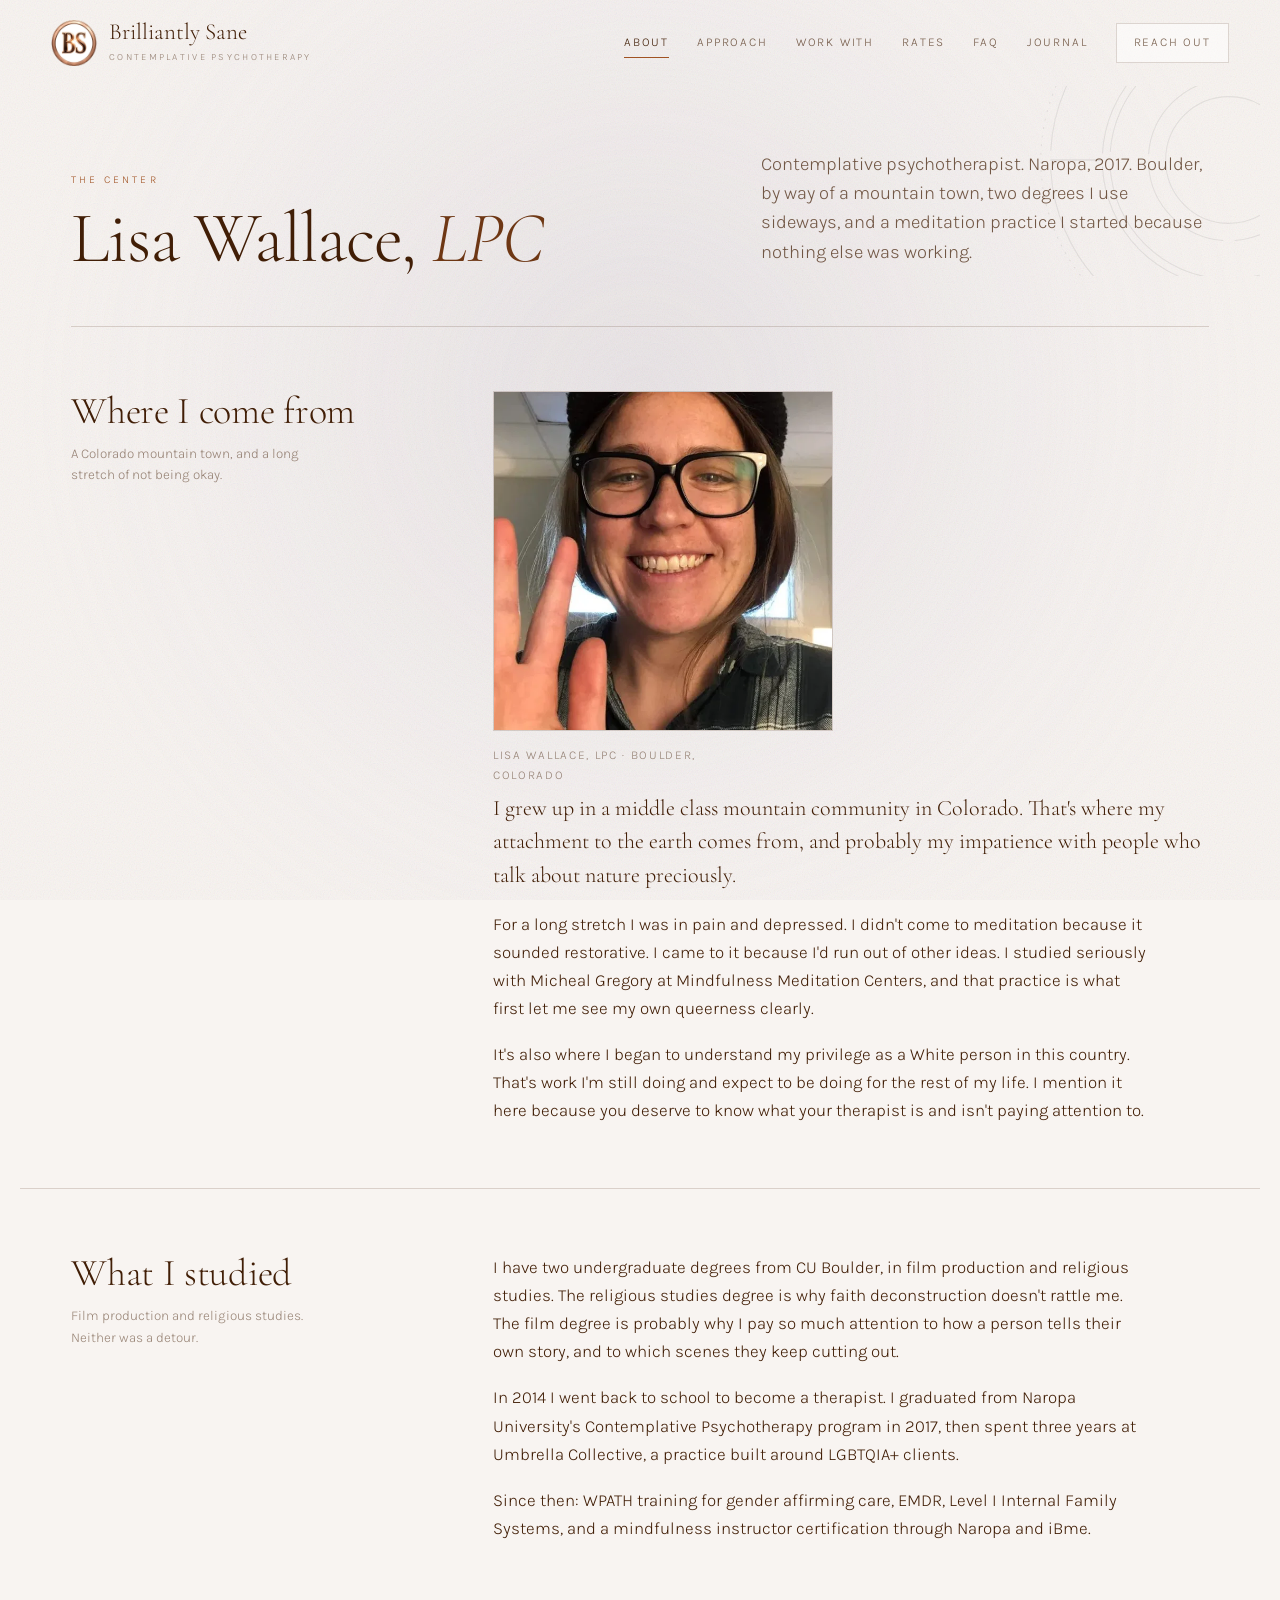
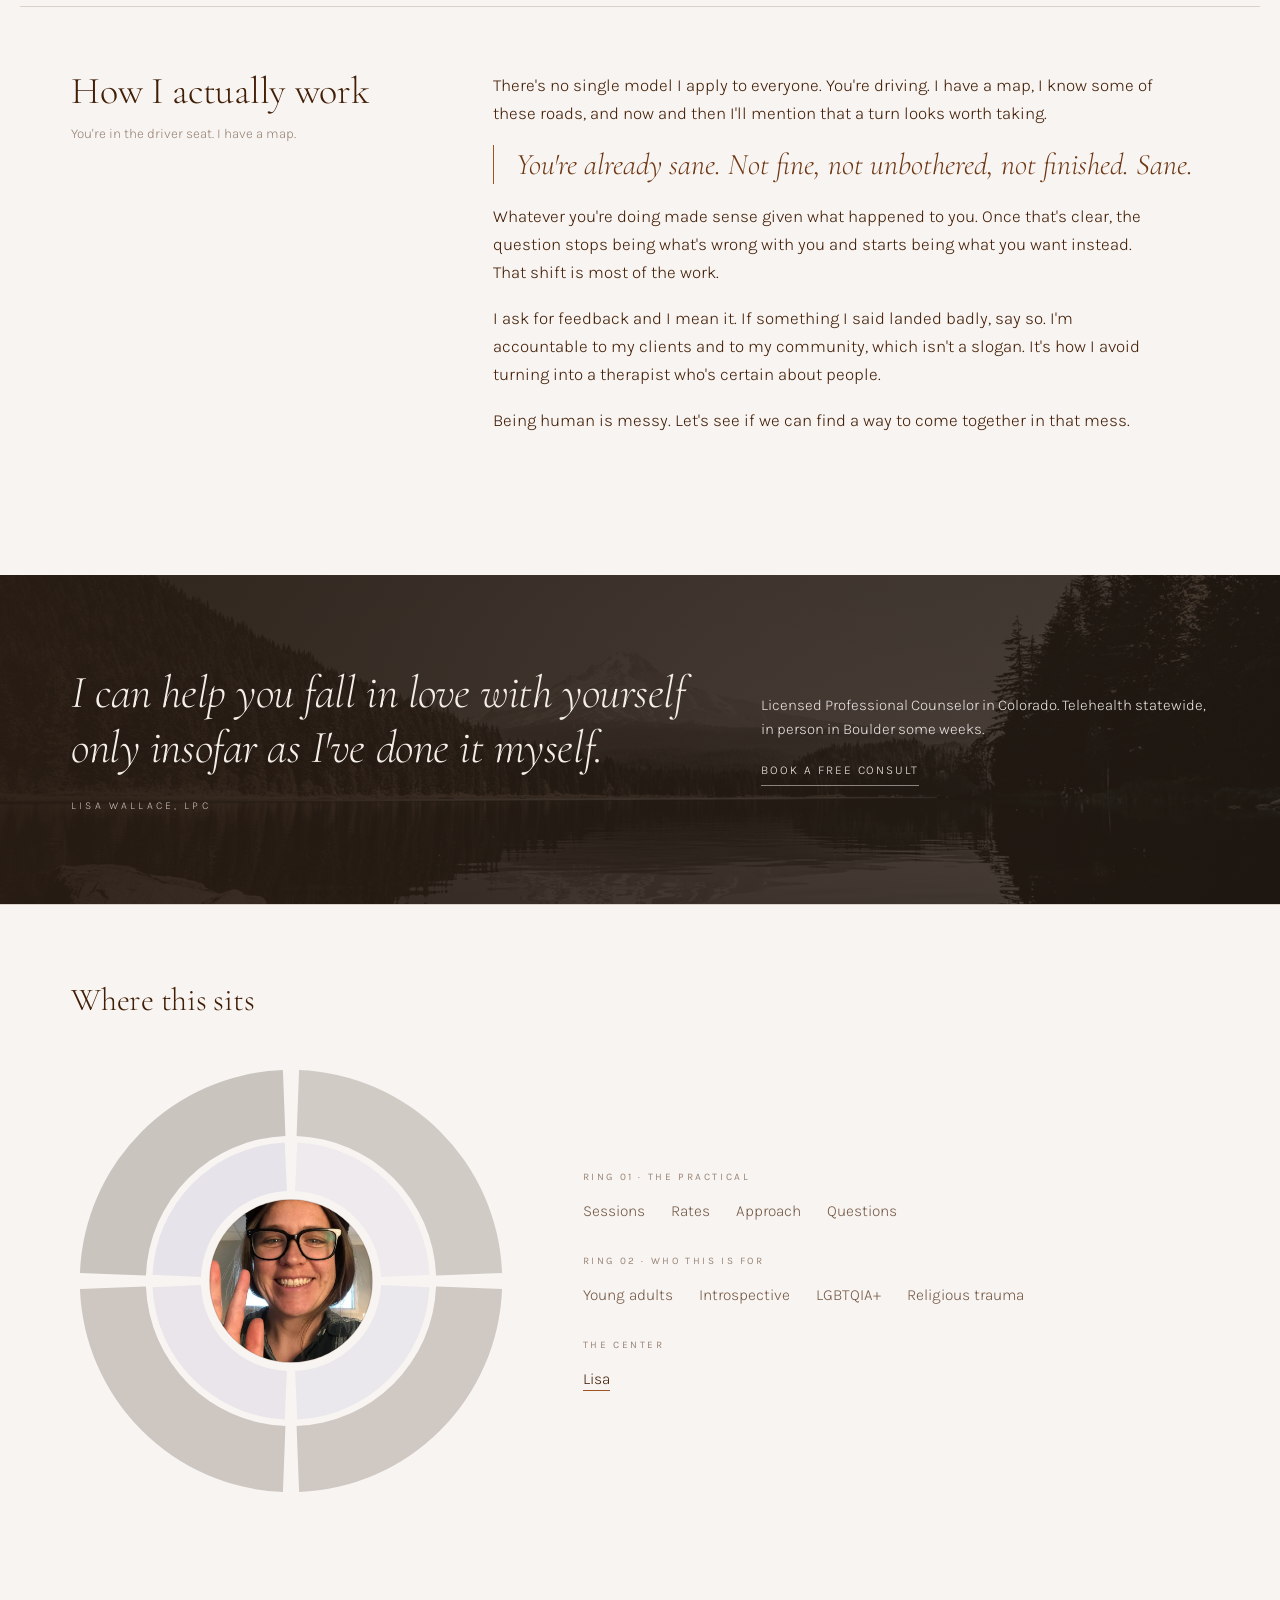
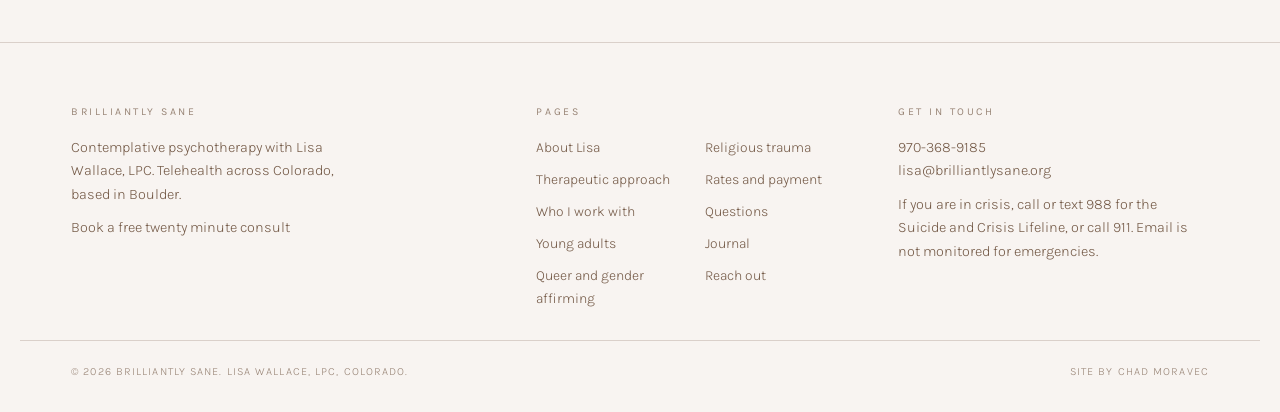
==== about/index.html @ b7e9290e "Move the motif clip off the text boxes entirely The previous fix bought descender room with bottom p" ====
<!DOCTYPE html>
<html lang="en">
<head>
<meta charset="utf-8">
<meta name="viewport" content="width=device-width, initial-scale=1, viewport-fit=cover">
<title>About Lisa Wallace, LPC | Brilliantly Sane</title>
<meta name="description" content="Lisa Wallace is a contemplative psychotherapist in Boulder, Naropa trained, licensed in Colorado. Where she comes from, what she studied, and how she works.">
<link rel="canonical" href="https://losmanzanos.github.io/lisa/about/">
<meta property="og:type" content="website">
<meta property="og:site_name" content="Brilliantly Sane">
<meta property="og:title" content="About Lisa Wallace, LPC | Brilliantly Sane">
<meta property="og:description" content="Lisa Wallace is a contemplative psychotherapist in Boulder, Naropa trained, licensed in Colorado. Where she comes from, what she studied, and how she works.">
<meta property="og:url" content="https://losmanzanos.github.io/lisa/about/">
<meta property="og:image" content="https://losmanzanos.github.io/lisa/assets/img/og-brilliantly-sane.jpg">
<meta property="og:image:alt" content="The Brilliantly Sane monogram, a copper ring enclosing the letters B and S.">
<meta name="twitter:card" content="summary_large_image">
<meta name="twitter:title" content="About Lisa Wallace, LPC | Brilliantly Sane">
<meta name="twitter:description" content="Lisa Wallace is a contemplative psychotherapist in Boulder, Naropa trained, licensed in Colorado. Where she comes from, what she studied, and how she works.">
<meta name="twitter:image" content="https://losmanzanos.github.io/lisa/assets/img/og-brilliantly-sane.jpg">
<meta name="theme-color" content="#F8F4F1">
<link rel="icon" href="../assets/img/favicon.png" sizes="64x64">
<link rel="icon" href="../assets/img/favicon-32.png" sizes="32x32">
<link rel="apple-touch-icon" href="../assets/img/apple-touch-icon.png">
<link rel="preconnect" href="https://fonts.googleapis.com">
<link rel="preconnect" href="https://fonts.gstatic.com" crossorigin>
<link href="https://fonts.googleapis.com/css2?family=Cormorant+Garamond:ital,wght@0,300;0,400;0,500;0,600;1,300;1,400&family=Karla:wght@300;400;500;600&display=swap" rel="stylesheet">
<link rel="stylesheet" href="../assets/site.css">
<script type="application/ld+json">{"@context":"https://schema.org","@type":"LocalBusiness","@id":"https://losmanzanos.github.io/lisa/#practice","name":"Brilliantly Sane","alternateName":"Brilliantly Sane Counseling","description":"Contemplative psychotherapy with Lisa Wallace, LPC. Telehealth across Colorado, based in Boulder.","url":"https://losmanzanos.github.io/lisa/","telephone":"970-368-9185","email":"lisa@brilliantlysane.org","image":"https://losmanzanos.github.io/lisa/assets/img/og-brilliantly-sane.jpg","priceRange":"$175","address":{"@type":"PostalAddress","addressLocality":"Boulder","addressRegion":"CO","addressCountry":"US"},"areaServed":{"@type":"State","name":"Colorado"},"founder":{"@type":"Person","name":"Lisa Wallace","honorificSuffix":"LPC","jobTitle":"Licensed Professional Counselor","alumniOf":{"@type":"CollegeOrUniversity","name":"Naropa University"}}}</script>
<script type="application/ld+json">{"@context":"https://schema.org","@type":"Person","name":"Lisa Wallace","honorificSuffix":"LPC","jobTitle":"Licensed Professional Counselor","worksFor":{"@id":"https://losmanzanos.github.io/lisa/#practice"},"url":"https://losmanzanos.github.io/lisa/about/","image":"https://losmanzanos.github.io/lisa/assets/img/lisa.jpg","alumniOf":[{"@type":"CollegeOrUniversity","name":"Naropa University"},{"@type":"CollegeOrUniversity","name":"University of Colorado Boulder"}],"knowsAbout":["Contemplative psychotherapy","Internal Family Systems","EMDR","Gender affirming care","Religious trauma","Mindfulness"]}</script>
<script type="application/ld+json">{"@context":"https://schema.org","@type":"BreadcrumbList","itemListElement":[{"@type":"ListItem","position":1,"name":"Home","item":"https://losmanzanos.github.io/lisa/"},{"@type":"ListItem","position":2,"name":"About","item":"https://losmanzanos.github.io/lisa/about/"}]}</script>
</head><body class="interior">
<a class="skip" href="#main">Skip to content</a>
<div class="aura"></div>
<div class="grain"></div>

<header class="site-head">
  <a class="brand" href="../" aria-label="Brilliantly Sane, home">
    <picture>
      <source srcset="../assets/img/logo.webp" type="image/webp">
      <img class="mark" src="../assets/img/logo.png" width="46" height="46" alt="The Brilliantly Sane monogram, a copper ring enclosing the letters B and S.">
    </picture>
    <span><span class="brand-name">Brilliantly Sane</span><span class="brand-sub">Contemplative Psychotherapy</span></span>
  </a>
  <button class="menu-btn" aria-expanded="false" aria-controls="sitenav">Menu</button>
  <nav class="site-nav" id="sitenav" aria-label="Main">
      <a href="../about/" aria-current="page">About</a>
      <a href="../approach/">Approach</a>
      <a href="../work-with/">Work With</a>
      <a href="../rates/">Rates</a>
      <a href="../faq/">FAQ</a>
      <a href="../journal/">Journal</a>
      <a class="cta" href="../contact/">Reach out</a>
  </nav>
</header>
<main id="main">
<div class="page-head">
  <div class="motif-layer"><img class="motif" src="../assets/img/rings-motif.svg" alt="" aria-hidden="true" width="400" height="400"></div>
  <div>
    <p class="eyebrow">The Center</p>
    <h1>Lisa Wallace, <em>LPC</em></h1>
  </div>
  <p class="standfirst">Contemplative psychotherapist. Naropa, 2017. Boulder, by way of a mountain town, two degrees I use sideways, and a meditation practice I started because nothing else was working.</p>
</div>
<div class="rule-full"><span></span></div>
<section class="sheet ">
  <div class="aside"><h2>Where I come from</h2><p>A Colorado mountain town, and a long stretch of not being okay.</p></div>
  <div class="prose"><figure class="portrait-fig">
  <picture><source srcset="../assets/img/lisa.webp" type="image/webp">
  <img src="../assets/img/lisa.jpg" width="640" height="640" alt="Lisa Wallace smiling in a knit cap and dark glasses, one hand raised in a wave."></picture>
  <figcaption>Lisa Wallace, LPC &middot; Boulder, Colorado</figcaption>
</figure>
<p class="lead">I grew up in a middle class mountain community in Colorado. That's where my attachment to the earth comes from, and probably my impatience with people who talk about nature preciously.</p>
<p>For a long stretch I was in pain and depressed. I didn't come to meditation because it sounded restorative. I came to it because I'd run out of other ideas. I studied seriously with Micheal Gregory at Mindfulness Meditation Centers, and that practice is what first let me see my own queerness clearly.</p>
<p>It's also where I began to understand my privilege as a White person in this country. That's work I'm still doing and expect to be doing for the rest of my life. I mention it here because you deserve to know what your therapist is and isn't paying attention to.</p></div>
</section>
<section class="sheet ">
  <div class="aside"><h2>What I studied</h2><p>Film production and religious studies. Neither was a detour.</p></div>
  <div class="prose"><p>I have two undergraduate degrees from CU Boulder, in film production and religious studies. The religious studies degree is why faith deconstruction doesn't rattle me. The film degree is probably why I pay so much attention to how a person tells their own story, and to which scenes they keep cutting out.</p>
<p>In 2014 I went back to school to become a therapist. I graduated from Naropa University's Contemplative Psychotherapy program in 2017, then spent three years at Umbrella Collective, a practice built around LGBTQIA+ clients.</p>
<p>Since then: WPATH training for gender affirming care, EMDR, Level I Internal Family Systems, and a mindfulness instructor certification through Naropa and iBme.</p></div>
</section>
<section class="sheet ">
  <div class="aside"><h2>How I actually work</h2><p>You're in the driver seat. I have a map.</p></div>
  <div class="prose"><p>There's no single model I apply to everyone. You're driving. I have a map, I know some of these roads, and now and then I'll mention that a turn looks worth taking.</p>
<p class="pull">You're already sane. Not fine, not unbothered, not finished. Sane.</p>
<p>Whatever you're doing made sense given what happened to you. Once that's clear, the question stops being what's wrong with you and starts being what you want instead. That shift is most of the work.</p>
<p>I ask for feedback and I mean it. If something I said landed badly, say so. I'm accountable to my clients and to my community, which isn't a slogan. It's how I avoid turning into a therapist who's certain about people.</p>
<p>Being human is messy. Let's see if we can find a way to come together in that mess.</p></div>
</section>
<section class="band has-img">
  <picture><source type="image/webp" srcset="../assets/img/lake-1000.webp 1000w, ../assets/img/lake-1600.webp 1600w, ../assets/img/lake-2400.webp 2400w" sizes="100vw"><img class="shot" src="../assets/img/lake-1600.jpg" srcset="../assets/img/lake-1000.jpg 1000w, ../assets/img/lake-1600.jpg 1600w, ../assets/img/lake-2400.jpg 2400w" sizes="100vw" width="2400" height="1279" loading="lazy" decoding="async" alt="A still alpine lake at dawn with a snow covered peak reflected on the surface and dark conifers along both shores."></picture>
  <div class="motif-layer"><img class="motif" src="../assets/img/rings-motif.svg" alt="" aria-hidden="true" width="400" height="400"></div>
  <div class="inner">
    <div><blockquote>I can help you fall in love with yourself only insofar as I've done it myself.</blockquote><p class="by">Lisa Wallace, LPC</p></div>
    <div class="side"><p>Licensed Professional Counselor in Colorado. Telehealth statewide, in person in Boulder some weeks.</p><p><a class="tlink" href="../contact/">Book a free consult</a></p></div>
  </div>
</section>
<section class="wayfind" aria-labelledby="wayfind-h">
  <div class="wrap">
    <h2 id="wayfind-h">Where this sits</h2>
    <div class="wayfind-in">
      <svg class="ringnav" viewBox="0 0 400 400" role="group" aria-label="Site map as concentric rings">
        <a href="../contact/" class="nseg o" data-k="contact" aria-label="Sessions"><title>Sessions</title><path d="M207.37 8.14A192 192 0 0 1 391.86 192.63L331.90 194.93A132 132 0 0 0 205.07 68.10Z" fill="#63554D"/></a><a href="../rates/" class="nseg o" data-k="rates" aria-label="Rates"><title>Rates</title><path d="M391.86 207.37A192 192 0 0 1 207.37 391.86L205.07 331.90A132 132 0 0 0 331.90 205.07Z" fill="#5A4C44"/></a><a href="../approach/" class="nseg o" data-k="approach" aria-label="Approach"><title>Approach</title><path d="M192.63 391.86A192 192 0 0 1 8.14 207.37L68.10 205.07A132 132 0 0 0 194.93 331.90Z" fill="#51443C"/></a><a href="../faq/" class="nseg o" data-k="faq" aria-label="Questions"><title>Questions</title><path d="M8.14 192.63A192 192 0 0 1 192.63 8.14L194.93 68.10A132 132 0 0 0 68.10 194.93Z" fill="#483C35"/></a><a href="../young-adult-therapy/" class="nseg m" data-k="young-adult-therapy" aria-label="Young adults"><title>Young adults</title><path d="M205.72 74.13A126 126 0 0 1 325.87 194.28L281.92 196.28A82 82 0 0 0 203.72 118.08Z" fill="#CFCDE9"/></a><a href="../work-with/" class="nseg m" data-k="work-with" aria-label="Introspective"><title>Introspective</title><path d="M325.87 205.72A126 126 0 0 1 205.72 325.87L203.72 281.92A82 82 0 0 0 281.92 203.72Z" fill="#C6C4E4"/></a><a href="../lgbtqia-therapy/" class="nseg m" data-k="lgbtqia-therapy" aria-label="LGBTQIA+"><title>LGBTQIA+</title><path d="M194.28 325.87A126 126 0 0 1 74.13 205.72L118.08 203.72A82 82 0 0 0 196.28 281.92Z" fill="#BDBBDD"/></a><a href="../religious-trauma-therapy/" class="nseg m" data-k="religious-trauma-therapy" aria-label="Religious trauma"><title>Religious trauma</title><path d="M74.13 194.28A126 126 0 0 1 194.28 74.13L196.28 118.08A82 82 0 0 0 118.08 196.28Z" fill="#B4B2D6"/></a>
        <a href="../about/" class="nseg c on" data-k="about" aria-label="Lisa"><title>Lisa</title><circle cx="200" cy="200" r="74" fill="#EDE7E1"/><image href="../assets/img/lisa.jpg" x="126" y="126" width="148" height="148" clip-path="circle(74px at 74px 74px)" preserveAspectRatio="xMidYMid slice"/><circle cx="200" cy="200" r="74" fill="none" stroke="rgba(65,30,6,.18)"/></a>
      </svg>
      <div class="wlist">
        <div class="wgroup"><h3>Ring 01 &middot; The Practical</h3><ul><li><a href="../contact/" data-k="contact">Sessions</a></li><li><a href="../rates/" data-k="rates">Rates</a></li><li><a href="../approach/" data-k="approach">Approach</a></li><li><a href="../faq/" data-k="faq">Questions</a></li></ul></div>
        <div class="wgroup"><h3>Ring 02 &middot; Who This Is For</h3><ul><li><a href="../young-adult-therapy/" data-k="young-adult-therapy">Young adults</a></li><li><a href="../work-with/" data-k="work-with">Introspective</a></li><li><a href="../lgbtqia-therapy/" data-k="lgbtqia-therapy">LGBTQIA+</a></li><li><a href="../religious-trauma-therapy/" data-k="religious-trauma-therapy">Religious trauma</a></li></ul></div>
        <div class="wgroup"><h3>The Center</h3><ul><li><a href="../about/" data-k="about" aria-current="page">Lisa</a></li></ul></div>
      </div>
    </div>
  </div>
</section>
</main>
<footer class="site-foot">
  <div class="inner">
    <div>
      <h4>Brilliantly Sane</h4>
      <p>Contemplative psychotherapy with Lisa Wallace, LPC. Telehealth across Colorado, based in Boulder.</p>
      <p><a href="../contact/">Book a free twenty minute consult</a></p>
    </div>
    <div>
      <h4>Pages</h4>
      <ul class="foot-links"><li><a href="../about/">About Lisa</a></li><li><a href="../approach/">Therapeutic approach</a></li><li><a href="../work-with/">Who I work with</a></li><li><a href="../young-adult-therapy/">Young adults</a></li><li><a href="../lgbtqia-therapy/">Queer and gender affirming</a></li><li><a href="../religious-trauma-therapy/">Religious trauma</a></li><li><a href="../rates/">Rates and payment</a></li><li><a href="../faq/">Questions</a></li><li><a href="../journal/">Journal</a></li><li><a href="../contact/">Reach out</a></li></ul>
    </div>
    <div>
      <h4>Get in touch</h4>
      <p><a href="tel:+19703689185">970-368-9185</a><br><a href="mailto:lisa@brilliantlysane.org">lisa@brilliantlysane.org</a></p>
      <p class="crisis">If you are in crisis, call or text 988 for the Suicide and Crisis Lifeline, or call 911. Email is not monitored for emergencies.</p>
    </div>
  </div>
  <div class="legal">
    <span>&copy; 2026 Brilliantly Sane. Lisa Wallace, LPC, Colorado.</span>
    <span>Site by Chad Moravec</span>
  </div>
</footer>
<script src="../assets/site.js" defer></script>
</body>
</html>
---- assets/site.css ----
/* Brilliantly Sane: site styles
   Palette and type carry over from the ring homepage.
   Interior pages: square corners, hairline rules, asymmetric grid. */

:root{
  --ink:#411E06;
  --ink-70:rgba(65,30,6,.72);
  --ink-50:rgba(65,30,6,.52);
  --ink-30:rgba(65,30,6,.30);
  --ink-12:rgba(65,30,6,.12);
  --rule:rgba(65,30,6,.16);
  --copper:#A05222;
  --copper-deep:#6E3714;
  --cream:#F8F4F1;
  --paper:#FDFBFA;
  --taupe:#CABFB6;
  --bark:#584A41;
  --lav:#E8E9F8;
  --lav-mid:#C9C7E8;
  --plum:#4A4166;
  --stone:#EDE7E1;
  --serif:"Cormorant Garamond",Times,"Times New Roman",serif;
  --sans:"Karla","Avenir Next",Avenir,system-ui,-apple-system,"Segoe UI",sans-serif;
  --ease:cubic-bezier(.22,.8,.24,1);
  --gut:clamp(18px,4vw,56px);
  --maxw:1240px;
}

*{box-sizing:border-box}
html{-webkit-text-size-adjust:100%}
html,body{margin:0;padding:0}
body{
  background:var(--cream);
  color:var(--ink);
  font-family:var(--sans);
  font-weight:300;
  font-size:17px;
  line-height:1.65;
  -webkit-font-smoothing:antialiased;
  overflow-x:hidden;
}
img{max-width:100%;display:block;height:auto}
a{color:inherit}
::selection{background:var(--lav-mid);color:var(--ink)}
:focus-visible{outline:2px solid var(--copper);outline-offset:3px}

.skip{position:absolute;left:-9999px;top:0;z-index:999;background:var(--ink);color:var(--cream);padding:12px 18px;font-size:13px;letter-spacing:.1em;text-transform:uppercase}
.skip:focus{left:8px;top:8px}

/* ---------- ambient ---------- */
.aura{position:fixed;inset:0;z-index:0;pointer-events:none;overflow:hidden}
.aura::before{content:"";position:absolute;left:50%;top:44%;width:150vmin;height:150vmin;transform:translate(-50%,-50%);
  background:radial-gradient(circle at 50% 50%,rgba(201,199,232,.40) 0%,rgba(201,199,232,.13) 34%,rgba(248,244,241,0) 66%)}
.aura::after{content:"";position:absolute;left:50%;top:44%;width:118vmin;height:118vmin;transform:translate(-50%,-50%);
  background:radial-gradient(circle at 50% 50%,rgba(202,191,182,.28) 0%,rgba(248,244,241,0) 62%)}
.grain{position:fixed;inset:0;z-index:1;pointer-events:none;opacity:.24;mix-blend-mode:multiply;
  background-image:url("data:image/svg+xml,%3Csvg xmlns='http://www.w3.org/2000/svg' width='140' height='140'%3E%3Cfilter id='n'%3E%3CfeTurbulence type='fractalNoise' baseFrequency='.85' numOctaves='3'/%3E%3C/filter%3E%3Crect width='140' height='140' filter='url(%23n)' opacity='.5'/%3E%3C/svg%3E")}
body.interior .aura{opacity:.55}

/* ---------- header ---------- */
.site-head{
  position:relative;z-index:40;
  display:flex;align-items:center;justify-content:space-between;gap:18px;
  padding:20px var(--gut);
  padding-top:max(20px,env(safe-area-inset-top));
}
.brand{display:flex;align-items:center;gap:12px;text-decoration:none;color:inherit;flex:none}
.brand .mark{width:46px;height:46px;flex:none;transition:transform .7s var(--ease)}
.brand:hover .mark{transform:rotate(-8deg) scale(1.07)}
.brand .mark.reset{animation:markspin .85s var(--ease)}
@keyframes markspin{0%{transform:rotate(0) scale(1)}45%{transform:rotate(-190deg) scale(1.12)}100%{transform:rotate(-360deg) scale(1)}}
.brand-name{font-family:var(--serif);font-size:23px;line-height:1;display:block}
.brand-sub{display:block;font-size:9.5px;letter-spacing:.24em;text-transform:uppercase;color:var(--ink-50);margin-top:5px}

.site-nav{display:flex;align-items:center;gap:clamp(14px,2.2vw,30px)}
.site-nav a{
  font-size:12px;letter-spacing:.15em;text-transform:uppercase;text-decoration:none;
  color:var(--ink-70);padding:6px 0;position:relative;white-space:nowrap;
}
.site-nav a::after{content:"";position:absolute;left:0;bottom:1px;height:1px;width:0;background:var(--copper);transition:width .4s var(--ease)}
.site-nav a:hover::after,.site-nav a[aria-current="page"]::after{width:100%}
.site-nav a:hover{color:var(--copper-deep)}
.site-nav a[aria-current="page"]{color:var(--ink)}
.site-nav .cta{border:1px solid var(--rule);padding:9px 17px;background:rgba(255,255,255,.55)}
.site-nav .cta::after{display:none}
.site-nav .cta:hover{background:var(--ink);color:var(--cream);border-color:var(--ink)}

.menu-btn{display:none;background:none;border:1px solid var(--rule);padding:10px 13px;cursor:pointer;color:var(--ink);
  font-size:11px;letter-spacing:.16em;text-transform:uppercase;font-family:var(--sans)}

/* ---------- interior page shell ---------- */
main{position:relative;z-index:10}
.wrap{max-width:var(--maxw);margin:0 auto;padding:0 var(--gut)}

.page-head{max-width:var(--maxw);margin:0 auto;
  padding:clamp(26px,5vw,66px) var(--gut) 0;
  display:grid;grid-template-columns:minmax(0,7fr) minmax(0,5fr);gap:clamp(24px,5vw,70px);align-items:end}
.eyebrow{font-size:10.5px;letter-spacing:.3em;text-transform:uppercase;color:var(--copper);margin:0 0 14px}
h1{font-family:var(--serif);font-weight:300;font-size:clamp(36px,6.2vw,72px);line-height:1.02;letter-spacing:-.016em;margin:0}
h1 em{font-style:italic;color:var(--copper-deep)}
.page-head .standfirst{font-size:clamp(15px,1.7vw,18.5px);line-height:1.58;color:var(--ink-70);margin:0;padding-bottom:9px}
.page-head + .rule-full{margin-top:clamp(26px,4vw,50px)}
.rule-full{max-width:var(--maxw);margin:0 auto;padding:0 var(--gut)}
.rule-full span{display:block;height:1px;background:var(--rule)}

/* asymmetric editorial body */
.sheet{max-width:var(--maxw);margin:0 auto;padding:clamp(34px,5vw,72px) var(--gut);
  display:grid;grid-template-columns:minmax(0,4fr) minmax(0,8fr);gap:clamp(22px,5vw,72px);align-items:start}
.sheet + .sheet{border-top:1px solid var(--rule)}
.sheet .aside{position:sticky;top:26px}
.sheet h2{font-family:var(--serif);font-weight:300;font-size:clamp(25px,3.2vw,38px);line-height:1.1;margin:0 0 10px;letter-spacing:-.008em}
.sheet .aside p{font-size:13.5px;line-height:1.6;color:var(--ink-50);margin:10px 0 0;max-width:30ch}
.sheet h3{font-family:var(--serif);font-weight:400;font-size:clamp(20px,2.3vw,26px);line-height:1.18;margin:34px 0 8px}
.sheet h3:first-child{margin-top:0}
.prose p{margin:0 0 18px;max-width:66ch}
.prose p:last-child{margin-bottom:0}
.prose a{color:var(--copper-deep);text-decoration:underline;text-underline-offset:3px;text-decoration-thickness:1px}
.prose a:hover{color:var(--ink)}
.prose strong{font-weight:500}
.lead{font-size:clamp(18px,2.1vw,22px);line-height:1.52;color:var(--ink);font-family:var(--serif)}

.pull{font-family:var(--serif);font-style:italic;font-size:clamp(21px,2.7vw,30px);line-height:1.3;color:var(--copper-deep);
  margin:30px 0;padding-left:22px;border-left:1px solid var(--copper);max-width:30ch}

/* definition rows, used for rates, faq, services */
.rows{list-style:none;margin:0;padding:0}
.rows li{display:grid;grid-template-columns:minmax(0,1fr) minmax(0,2.1fr);gap:clamp(14px,3vw,40px);
  padding:22px 0;border-top:1px solid var(--rule)}
.rows li:last-child{border-bottom:1px solid var(--rule)}
.rows b{font-weight:400;font-family:var(--serif);font-size:clamp(18px,2vw,23px);line-height:1.2}
.rows .val{font-size:15.5px;line-height:1.62;color:var(--ink-70)}
.rows .val p{margin:0 0 12px}
.rows .val p:last-child{margin-bottom:0}
.rows .num{font-family:var(--serif);font-size:clamp(26px,3.4vw,40px);line-height:1;color:var(--ink);display:block}
.rows .num small{font-family:var(--sans);font-size:12px;letter-spacing:.14em;text-transform:uppercase;color:var(--ink-50);display:block;margin-top:9px}

/* link list / index cards without boxes */
.index-list{list-style:none;margin:0;padding:0}
.index-list li{border-top:1px solid var(--rule)}
.index-list li:last-child{border-bottom:1px solid var(--rule)}
.index-list a{display:grid;grid-template-columns:minmax(0,3fr) minmax(0,7fr);gap:clamp(14px,3vw,44px);
  padding:26px 0;text-decoration:none;transition:background .35s var(--ease),padding .35s var(--ease)}
.index-list a:hover{background:rgba(255,255,255,.5);padding-left:14px;padding-right:14px}
.index-list .meta{font-size:11px;letter-spacing:.2em;text-transform:uppercase;color:var(--ink-50)}
.index-list h3{font-family:var(--serif);font-weight:400;font-size:clamp(22px,2.6vw,30px);line-height:1.14;margin:0 0 7px}
.index-list p{margin:0;font-size:15px;line-height:1.6;color:var(--ink-70);max-width:62ch}
.index-list a:hover h3{color:var(--copper-deep)}

/* text links and the one accent control */
.tlink{display:inline-block;font-size:12px;letter-spacing:.16em;text-transform:uppercase;text-decoration:none;
  color:var(--ink);border-bottom:1px solid var(--copper);padding-bottom:4px;transition:color .3s var(--ease),border-color .3s var(--ease)}
.tlink:hover{color:var(--copper-deep);border-color:var(--ink)}
.tlink.back{border-color:var(--rule)}

/* quiet band, typographic rather than stock photography */
.band{position:relative;z-index:10;background:var(--bark);color:#F4EEE9;margin-top:clamp(40px,6vw,86px)}
.band .inner{max-width:var(--maxw);margin:0 auto;padding:clamp(48px,7vw,104px) var(--gut);
  display:grid;grid-template-columns:minmax(0,7fr) minmax(0,5fr);gap:clamp(24px,5vw,70px);align-items:center}
.band blockquote{margin:0;font-family:var(--serif);font-style:italic;font-weight:300;
  font-size:clamp(24px,3.7vw,46px);line-height:1.2;letter-spacing:-.01em}
.band .by{font-size:10.5px;letter-spacing:.3em;text-transform:uppercase;opacity:.78;margin:22px 0 0}
.band .side{font-size:15px;line-height:1.66;color:rgba(248,244,241,.92)}
.band .side .tlink{color:#F4EEE9;border-color:rgba(244,238,233,.5)}
.band .side .tlink:hover{color:#fff;border-color:#fff}


/* ---------- brand ring motif ----------
   Drawn from the homepage mandala geometry. Used instead of stock imagery
   so interior pages carry the brand rather than someone else's photograph. */
.motif-layer{position:absolute;inset:0;overflow:hidden;pointer-events:none;z-index:0}
.page-head > div:not(.motif-layer),.page-head .standfirst{position:relative;z-index:1}
.motif{position:absolute;pointer-events:none;color:var(--ink);opacity:.10;width:clamp(240px,34vw,460px);aspect-ratio:1}
.page-head{position:relative}
.page-head .motif{right:-13%;top:-62%;opacity:.07;width:clamp(260px,30vw,420px)}
.band{position:relative}
.band .motif{color:#fff;opacity:.09;left:-9%;bottom:-46%;width:clamp(260px,30vw,420px)}
.band .inner{position:relative;z-index:2}

/* ---------- photographic band ---------- */
.band.has-img{background:#2A1D14}
.band.has-img .shot{position:absolute;inset:0;width:100%;height:100%;object-fit:cover;
  filter:saturate(.62) contrast(1.03) brightness(.66);z-index:0}
.band.has-img::after{content:"";position:absolute;inset:0;z-index:1;
  background:linear-gradient(104deg,rgba(42,29,20,.93) 0%,rgba(42,29,20,.80) 52%,rgba(42,29,20,.70) 100%)}
.band.has-img .motif{opacity:.13}

/* ---------- portrait figure ---------- */
.portrait-fig{margin:0 0 6px}
.portrait-fig img{width:100%;max-width:340px;border:1px solid var(--rule)}
.portrait-fig figcaption{font-size:12px;letter-spacing:.14em;text-transform:uppercase;color:var(--ink-50);
  margin-top:14px;max-width:34ch;line-height:1.7}
@media (max-width:1000px){
  .portrait-fig img{max-width:300px}
  .page-head .motif{opacity:.06;top:-14%;width:300px}
}
@media (max-width:760px){
  .portrait-fig img{max-width:100%}
}

/* ---------- forms ---------- */
.form{display:grid;gap:22px;max-width:620px}
.field label{display:block;font-size:11px;letter-spacing:.18em;text-transform:uppercase;color:var(--ink-50);margin-bottom:8px}
.field input,.field textarea,.field select{
  width:100%;font-family:var(--sans);font-size:16px;font-weight:300;color:var(--ink);
  background:rgba(255,255,255,.62);border:1px solid var(--rule);border-radius:0;
  padding:13px 14px;transition:border-color .3s var(--ease),background .3s var(--ease);
}
.field textarea{min-height:150px;resize:vertical}
.field input:focus,.field textarea:focus,.field select:focus{outline:none;border-color:var(--copper);background:#fff}
.field .hint{font-size:12.5px;color:var(--ink-50);margin:7px 0 0}
.field.err input,.field.err textarea{border-color:#A3321E}
.field .msg{font-size:12.5px;color:#A3321E;margin:7px 0 0;display:none}
.field.err .msg{display:block}
button.submit{
  justify-self:start;font-family:var(--sans);font-size:12px;letter-spacing:.18em;text-transform:uppercase;
  background:var(--ink);color:var(--cream);border:1px solid var(--ink);border-radius:0;
  padding:15px 30px;cursor:pointer;transition:background .3s var(--ease),color .3s var(--ease)
}
button.submit:hover{background:var(--copper-deep);border-color:var(--copper-deep)}
button.submit[disabled]{opacity:.55;cursor:default}
.form-status{font-size:14.5px;line-height:1.6;padding:14px 16px;border:1px solid var(--rule);display:none}
.form-status.on{display:block}
.form-status.ok{border-color:var(--copper);color:var(--copper-deep);background:rgba(255,255,255,.6)}
.form-status.bad{border-color:#A3321E;color:#A3321E}
.hp{position:absolute;left:-9999px;width:1px;height:1px;overflow:hidden}

/* ---------- footer ---------- */
.site-foot{position:relative;z-index:10;border-top:1px solid var(--rule);margin-top:clamp(40px,6vw,86px)}
.site-foot .inner{max-width:var(--maxw);margin:0 auto;padding:clamp(34px,5vw,60px) var(--gut) 30px;
  display:grid;grid-template-columns:minmax(0,4fr) minmax(0,3fr) minmax(0,3fr);gap:clamp(22px,4vw,56px)}
.site-foot h4{font-size:10.5px;letter-spacing:.24em;text-transform:uppercase;color:var(--ink-50);margin:0 0 16px;font-weight:400}
.site-foot p{margin:0 0 10px;font-size:14.5px;line-height:1.62;color:var(--ink-70);max-width:38ch}
.site-foot a{color:var(--ink-70);text-decoration:none;border-bottom:1px solid transparent}
.site-foot a:hover{color:var(--copper-deep);border-bottom-color:var(--copper)}
.foot-links{list-style:none;margin:0;padding:0;columns:2;column-gap:26px}
.foot-links li{margin:0 0 9px;font-size:14px;break-inside:avoid}
.legal{max-width:var(--maxw);margin:0 auto;padding:22px var(--gut) max(30px,env(safe-area-inset-bottom));
  border-top:1px solid var(--rule);display:flex;flex-wrap:wrap;gap:12px 26px;justify-content:space-between;
  font-size:11px;letter-spacing:.1em;text-transform:uppercase;color:var(--ink-50)}
.crisis{font-size:13px;line-height:1.6;color:var(--ink-50);max-width:46ch;text-transform:none;letter-spacing:0}

/* ---------- responsive ---------- */
@media (max-width:1000px){
  .page-head{grid-template-columns:1fr;gap:18px;align-items:start}
  .sheet{grid-template-columns:1fr;gap:16px}
  .sheet .aside{position:static}
  .band .inner{grid-template-columns:1fr;gap:28px}
  .site-foot .inner{grid-template-columns:1fr 1fr}
}
@media (max-width:980px){
  .site-nav{position:fixed;inset:0;z-index:60;background:var(--cream);
    flex-direction:column;align-items:flex-start;justify-content:center;gap:4px;
    padding:28px var(--gut);transform:translateY(-100%);transition:transform .45s var(--ease);
    overflow-y:auto;overscroll-behavior:contain}
  .site-nav.open{transform:translateY(0)}
  .site-nav a{font-size:20px;letter-spacing:.04em;text-transform:none;font-family:var(--serif);
    padding:13px 0;width:100%;border-bottom:1px solid var(--rule)}
  .site-nav a::after{display:none}
  .site-nav .cta{border:0;padding:13px 0;background:none}
  .site-nav .cta:hover{background:none;color:var(--copper-deep)}
  .menu-btn{display:block;position:relative;z-index:70}
}
@media (max-width:760px){
  body{font-size:16.5px}
  .rows li,.index-list a{grid-template-columns:1fr;gap:8px}
  .index-list a:hover{padding-left:0;padding-right:0;background:none}
  .site-foot .inner{grid-template-columns:1fr;gap:28px}
  .foot-links{columns:2}
  .legal{flex-direction:column;gap:14px}
}
@media (max-width:420px){
  :root{--gut:18px}
  .brand .mark{width:38px;height:38px}
  .brand-name{font-size:19px}
  .brand-sub{font-size:8px;letter-spacing:.18em}
}
@media (prefers-reduced-motion:reduce){
  *{animation-duration:.01ms!important;transition-duration:.06s!important;scroll-behavior:auto!important}
}
@media print{
  .aura,.grain,.site-nav,.menu-btn,.band{display:none}
  body{background:#fff}
}

/* ---------- ring wayfinder ----------
   The homepage mandala repeated at the foot of interior pages with the
   segment you arrived through lit, so the ring is the site's structure
   rather than a homepage flourish. Server rendered, works without JS. */
.wayfind{position:relative;z-index:10;border-top:1px solid var(--rule);
  padding:clamp(40px,6vw,78px) 0 clamp(34px,5vw,64px)}
.wayfind h2{font-family:var(--serif);font-weight:300;font-size:clamp(23px,2.8vw,32px);
  line-height:1.1;margin:0 0 clamp(26px,4vw,44px);letter-spacing:-.008em}
.wayfind-in{display:grid;grid-template-columns:minmax(0,5fr) minmax(0,7fr);
  gap:clamp(28px,5vw,72px);align-items:center}

.ringnav{width:100%;max-width:440px;height:auto;display:block;justify-self:start;overflow:visible}
.nseg{cursor:pointer}
.nseg path,.nseg circle,.nseg image{transition:opacity .4s var(--ease),transform .4s var(--ease)}
.nseg path{fill-opacity:.26}
.nseg.on path{fill-opacity:1}
.nseg:hover path,.nseg:focus-visible path,.nseg.hot path{fill-opacity:.8}
.nseg.on:hover path{fill-opacity:1}
.nseg .pip{fill:var(--copper)}
.nseg.c image{opacity:.58;filter:saturate(.8)}
.nseg.c.on image,.nseg.c:hover image,.nseg.c.hot image{opacity:1;filter:none}
.nseg:focus-visible{outline:2px solid var(--copper);outline-offset:2px}
.wlist{display:grid;gap:clamp(18px,2.6vw,28px)}
.wgroup h3{font-size:10px;letter-spacing:.26em;text-transform:uppercase;color:var(--ink-50);
  margin:0 0 11px;font-weight:400}
.wgroup ul{list-style:none;margin:0;padding:0;display:flex;flex-wrap:wrap;gap:6px 26px}
.wgroup li{margin:0}
.wgroup a{font-size:15.5px;text-decoration:none;color:var(--ink-70);
  border-bottom:1px solid transparent;padding-bottom:2px;transition:color .3s var(--ease),border-color .3s var(--ease)}
.wgroup a:hover{color:var(--copper-deep);border-bottom-color:var(--copper)}
.wgroup a[aria-current="page"]{color:var(--ink);border-bottom-color:var(--copper)}

/* ---------- at a glance strip ---------- */
.facts{position:relative;z-index:10;border-top:1px solid var(--rule)}
.facts dl{display:grid;grid-template-columns:repeat(3,minmax(0,1fr));gap:clamp(18px,4vw,56px);
  margin:0;padding:clamp(26px,4vw,42px) 0}
.facts dt{font-size:10px;letter-spacing:.26em;text-transform:uppercase;color:var(--ink-50);margin:0 0 9px}
.facts dd{margin:0;font-family:var(--serif);font-size:clamp(19px,2.3vw,26px);line-height:1.22}
.facts dd small{display:block;font-family:var(--sans);font-size:13.5px;line-height:1.55;
  color:var(--ink-70);margin-top:7px;letter-spacing:0}
.facts dd a{color:inherit;text-decoration:underline;text-underline-offset:3px}

/* ---------- shape variations ---------- */
.sheet.wide{grid-template-columns:1fr}
.sheet.wide .aside{display:flex;flex-wrap:wrap;align-items:baseline;gap:8px 20px;margin-bottom:6px}
.sheet.wide .aside h2{margin:0}
.sheet.wide .aside p{margin:0;max-width:44ch}
.faq-cols .rows{columns:2;column-gap:clamp(30px,5vw,68px)}
.faq-cols .rows li{break-inside:avoid;display:block;border-top:1px solid var(--rule);padding:18px 0}
.faq-cols .rows li:last-child{border-bottom:1px solid var(--rule)}
.faq-cols .rows b{display:block;margin-bottom:7px}
.post-wrap{max-width:calc(680px + var(--gut) * 2);margin:0;padding:clamp(30px,5vw,56px) var(--gut) 0}
.post-wrap .byline{font-size:11px;letter-spacing:.2em;text-transform:uppercase;color:var(--ink-50);
  padding-bottom:20px;border-bottom:1px solid var(--rule);margin:0 0 30px}
.post-wrap .prose p{max-width:none}

@media (max-width:1000px){
  .wayfind-in{grid-template-columns:1fr;gap:30px}
  .ringnav{max-width:330px;margin:0 auto;justify-self:center}
  .facts dl{grid-template-columns:1fr;gap:0}
  .facts dl > div{padding:16px 0;border-top:1px solid var(--rule)}
  .facts dl > div:first-child{border-top:0}
  .faq-cols .rows{columns:1}
}
@media (max-width:420px){
  .ringnav{max-width:270px}
  .wgroup ul{gap:5px 18px}
  .wgroup a{font-size:14.5px}
}
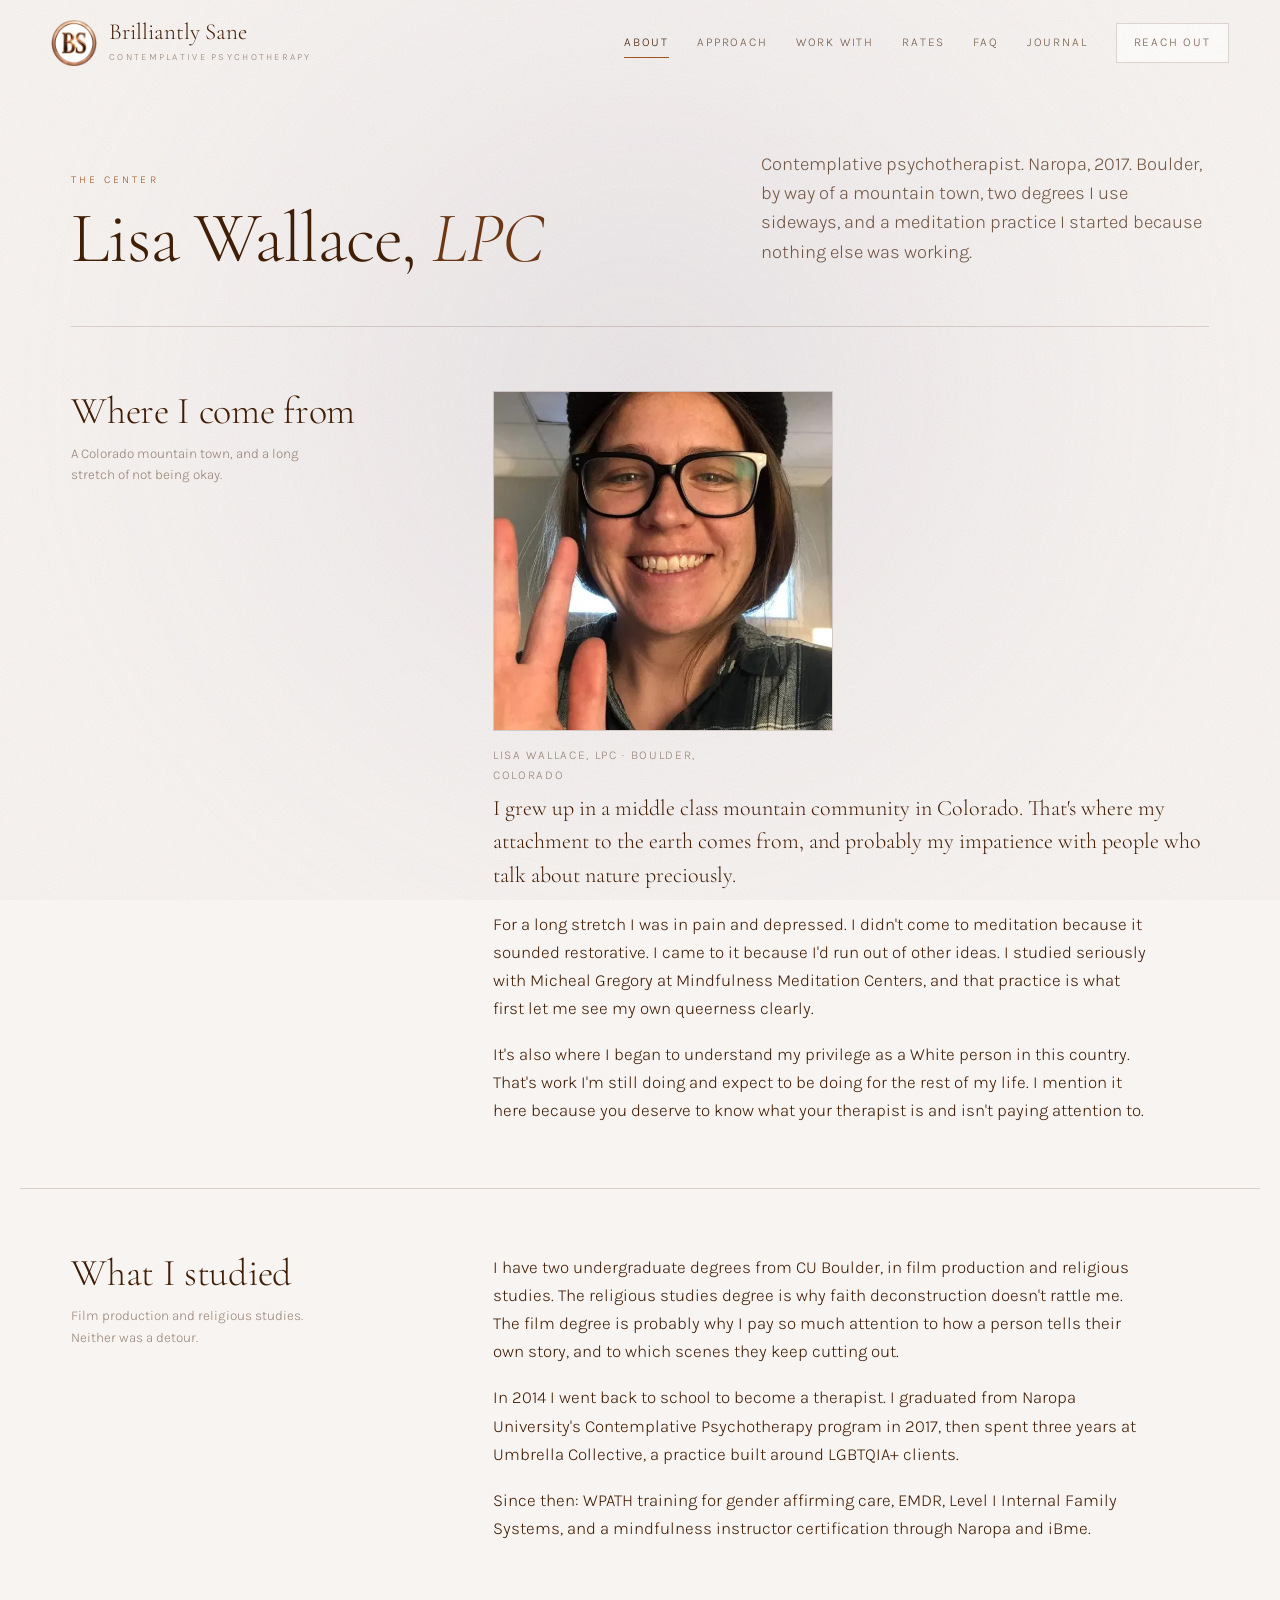
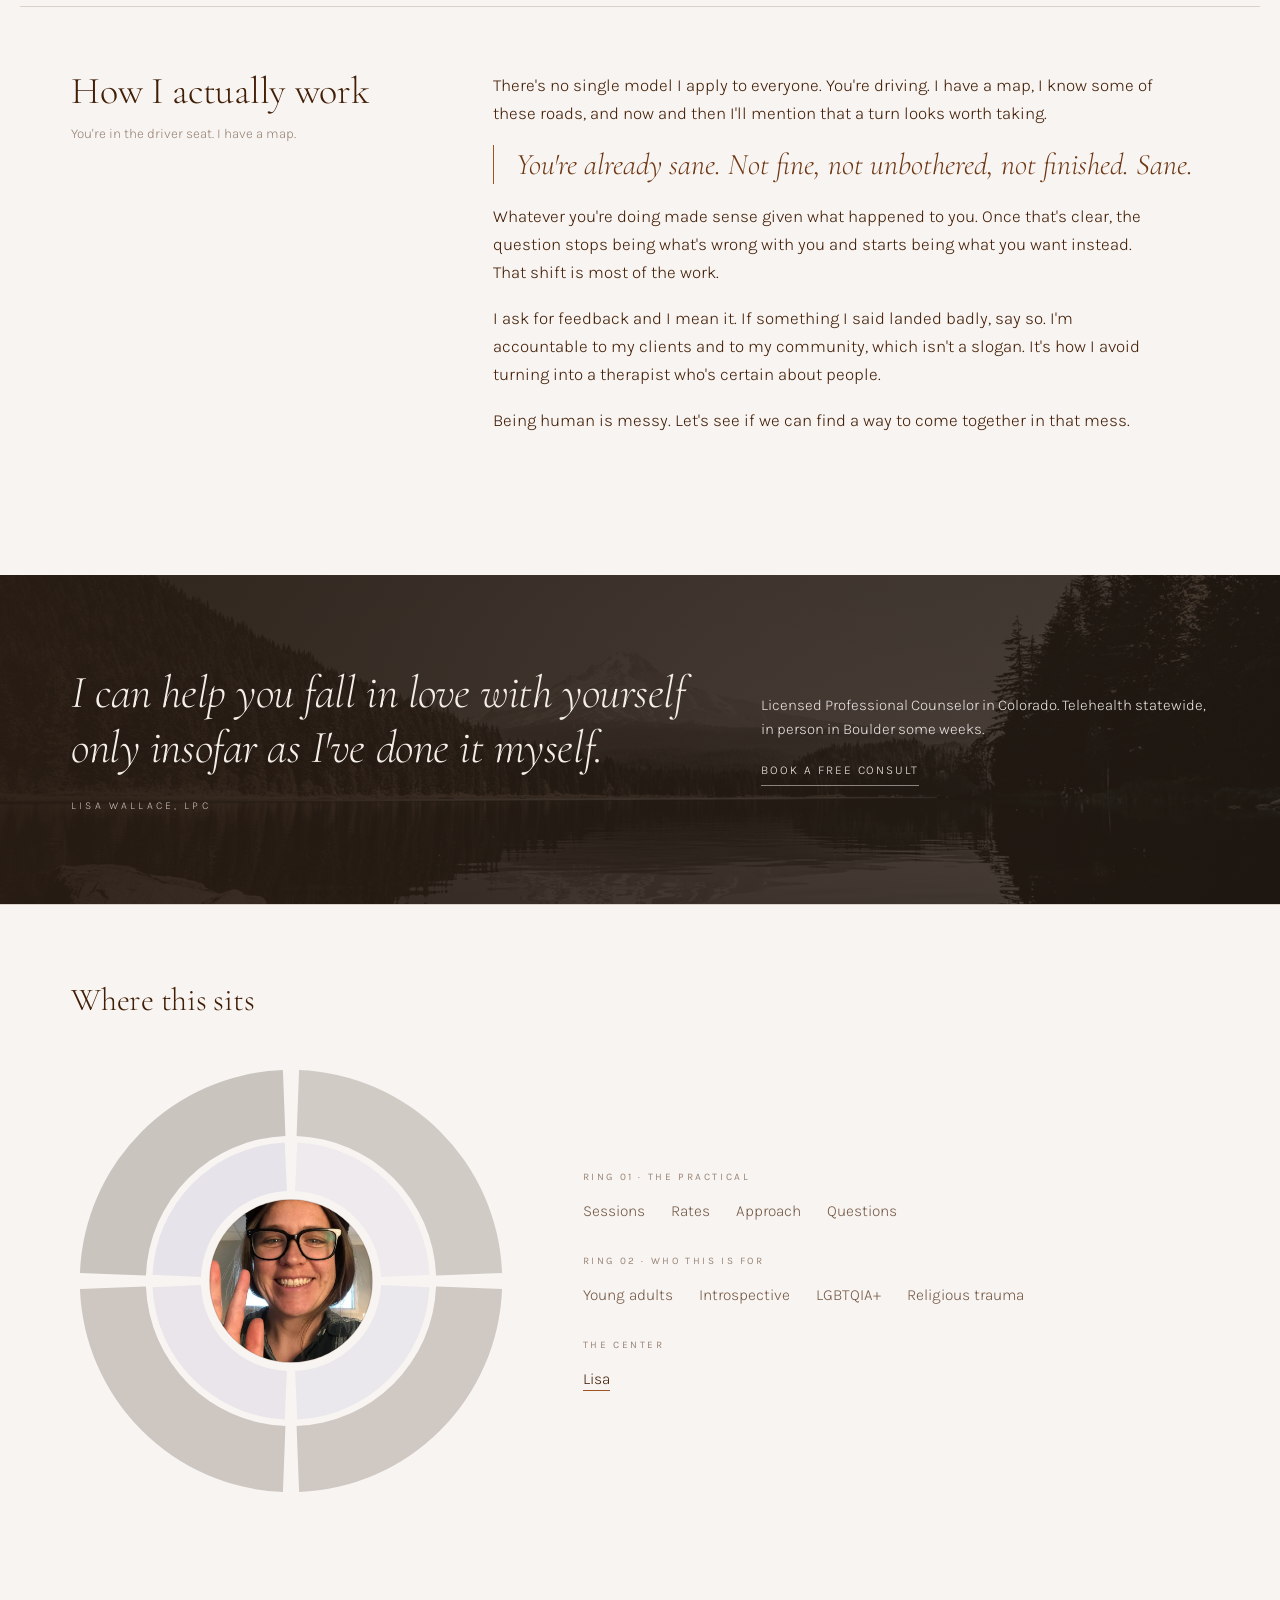
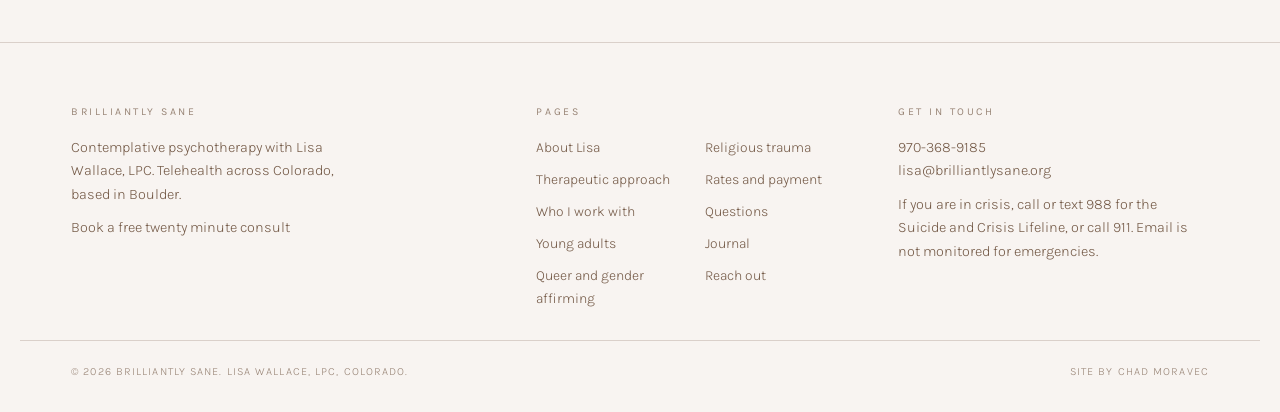
==== commit 7cdbe805: "Drop the ring motif from the page headers It read as a stray partial circle rather than as the manda" ====
--- a/about/index.html
+++ b/about/index.html
@@ -5,6 +5,7 @@
 <meta name="viewport" content="width=device-width, initial-scale=1, viewport-fit=cover">
 <title>About Lisa Wallace, LPC | Brilliantly Sane</title>
 <meta name="description" content="Lisa Wallace is a contemplative psychotherapist in Boulder, Naropa trained, licensed in Colorado. Where she comes from, what she studied, and how she works.">
+<meta name="robots" content="noindex, nofollow">
 <link rel="canonical" href="https://losmanzanos.github.io/lisa/about/">
 <meta property="og:type" content="website">
 <meta property="og:site_name" content="Brilliantly Sane">
@@ -54,7 +55,6 @@
 </header>
 <main id="main">
 <div class="page-head">
-  <div class="motif-layer"><img class="motif" src="../assets/img/rings-motif.svg" alt="" aria-hidden="true" width="400" height="400"></div>
   <div>
     <p class="eyebrow">The Center</p>
     <h1>Lisa Wallace, <em>LPC</em></h1>
--- a/assets/site.css
+++ b/assets/site.css
@@ -168,10 +168,8 @@
    Drawn from the homepage mandala geometry. Used instead of stock imagery
    so interior pages carry the brand rather than someone else's photograph. */
 .motif-layer{position:absolute;inset:0;overflow:hidden;pointer-events:none;z-index:0}
-.page-head > div:not(.motif-layer),.page-head .standfirst{position:relative;z-index:1}
 .motif{position:absolute;pointer-events:none;color:var(--ink);opacity:.10;width:clamp(240px,34vw,460px);aspect-ratio:1}
 .page-head{position:relative}
-.page-head .motif{right:-13%;top:-62%;opacity:.07;width:clamp(260px,30vw,420px)}
 .band{position:relative}
 .band .motif{color:#fff;opacity:.09;left:-9%;bottom:-46%;width:clamp(260px,30vw,420px)}
 .band .inner{position:relative;z-index:2}
@@ -191,7 +189,6 @@
   margin-top:14px;max-width:34ch;line-height:1.7}
 @media (max-width:1000px){
   .portrait-fig img{max-width:300px}
-  .page-head .motif{opacity:.06;top:-14%;width:300px}
 }
 @media (max-width:760px){
   .portrait-fig img{max-width:100%}
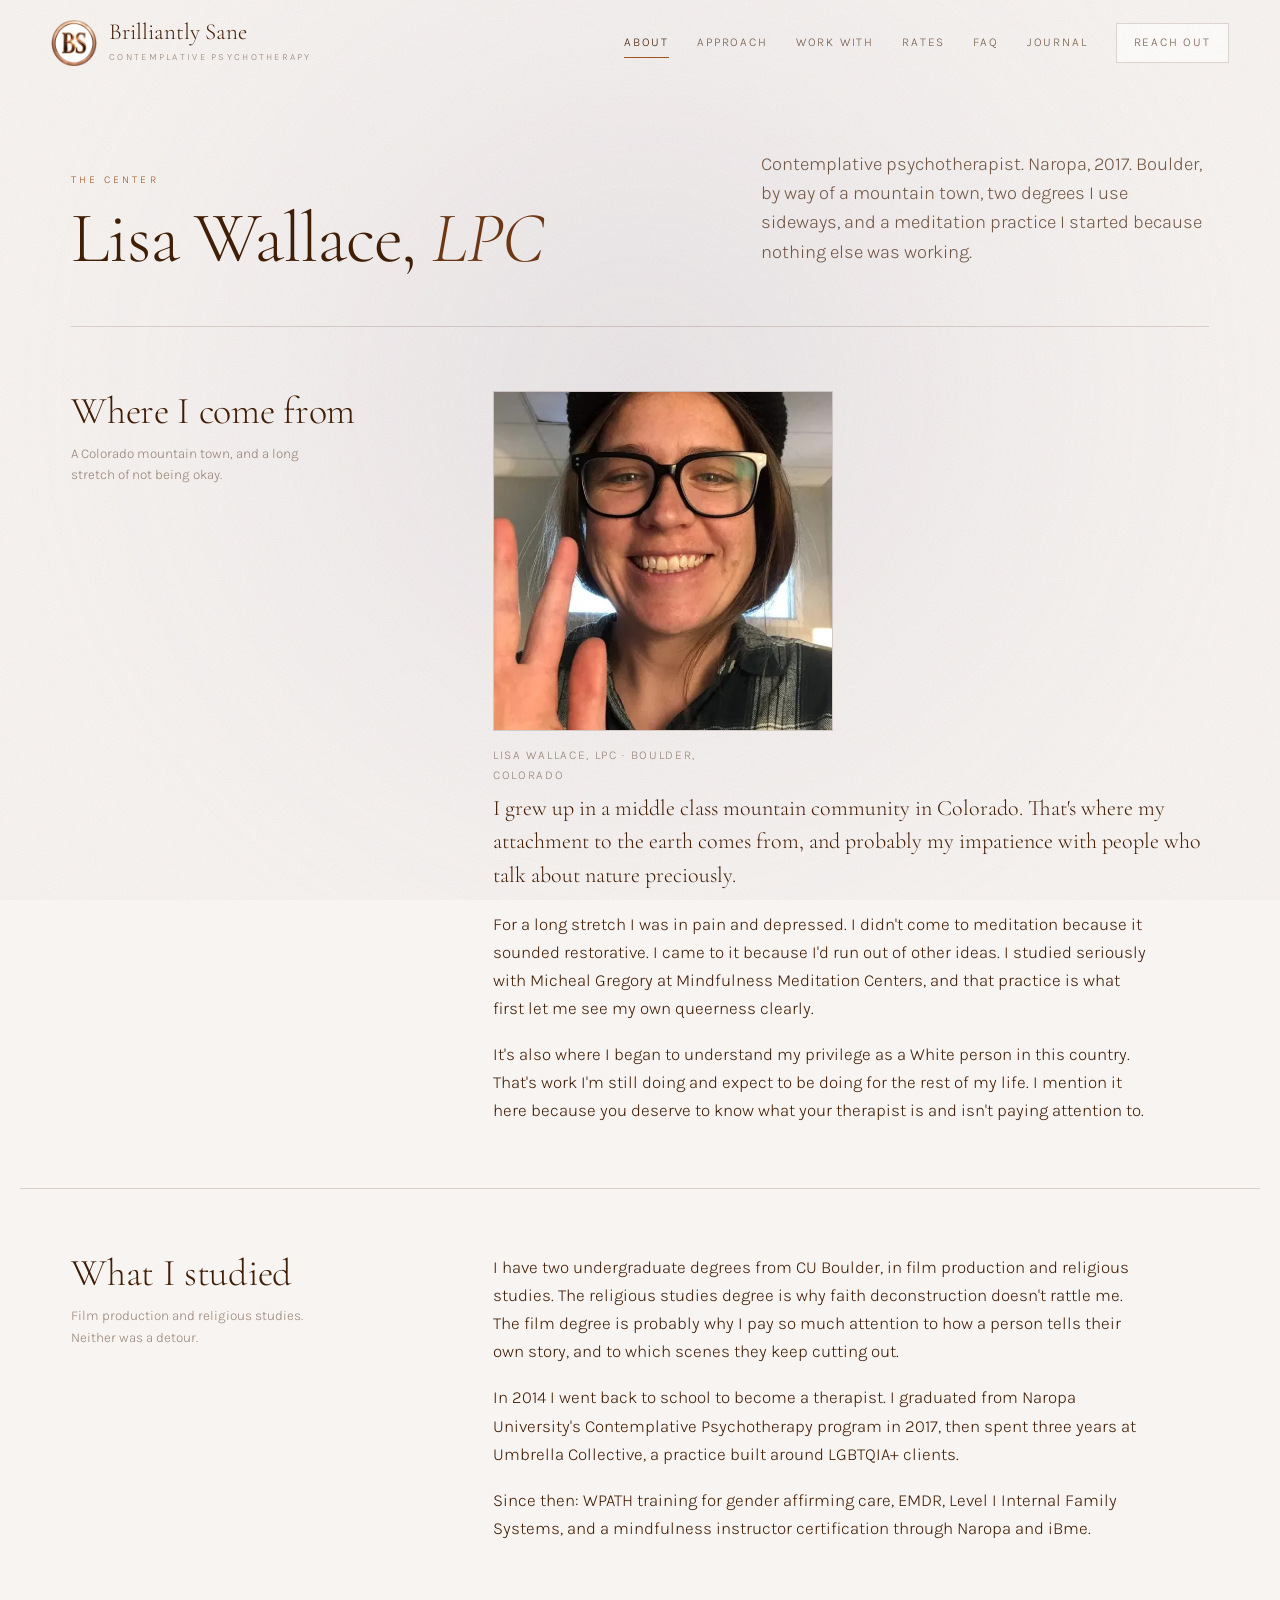
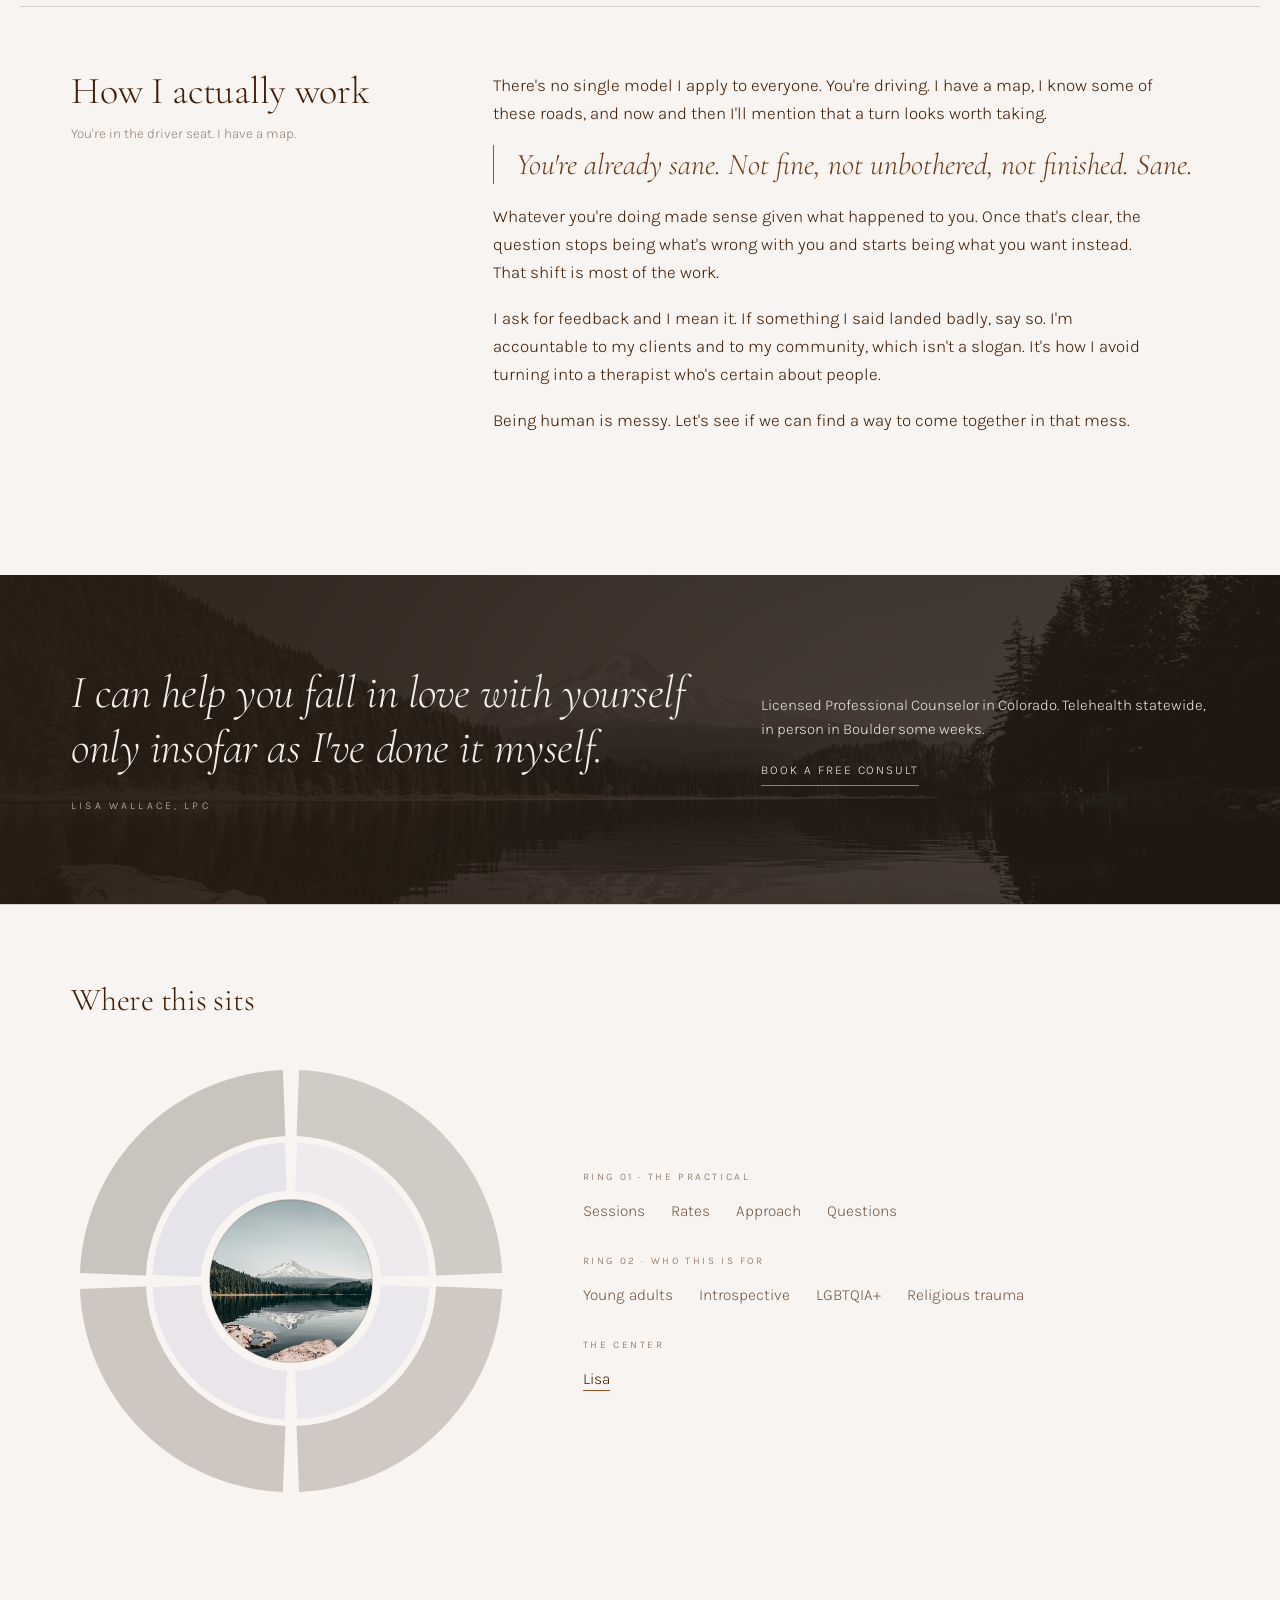
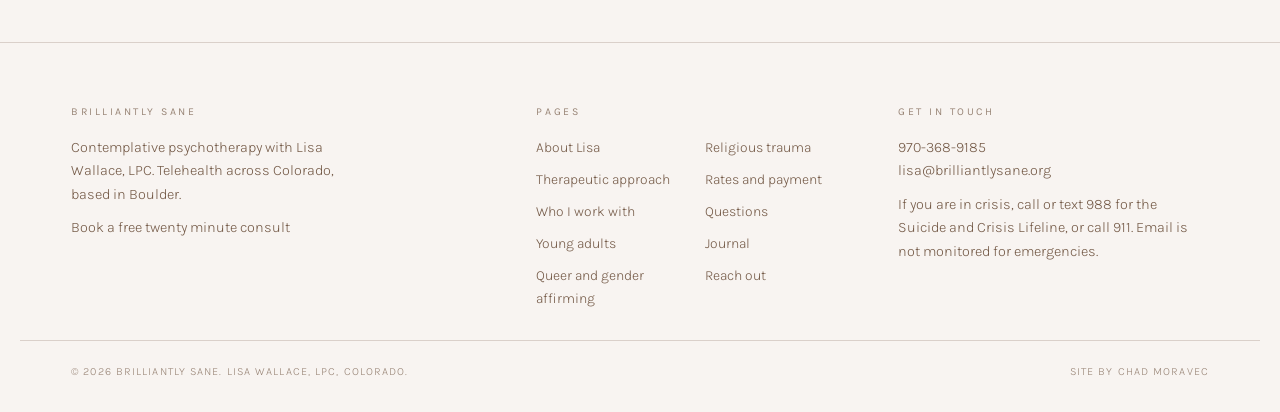
==== commit ec3b7be9: "Lisa's feedback: opening mandala, About Me center, bigger ring The homepage now opens on Lisa's own " ====
--- a/about/index.html
+++ b/about/index.html
@@ -101,7 +101,7 @@
     <div class="wayfind-in">
       <svg class="ringnav" viewBox="0 0 400 400" role="group" aria-label="Site map as concentric rings">
         <a href="../contact/" class="nseg o" data-k="contact" aria-label="Sessions"><title>Sessions</title><path d="M207.37 8.14A192 192 0 0 1 391.86 192.63L331.90 194.93A132 132 0 0 0 205.07 68.10Z" fill="#63554D"/></a><a href="../rates/" class="nseg o" data-k="rates" aria-label="Rates"><title>Rates</title><path d="M391.86 207.37A192 192 0 0 1 207.37 391.86L205.07 331.90A132 132 0 0 0 331.90 205.07Z" fill="#5A4C44"/></a><a href="../approach/" class="nseg o" data-k="approach" aria-label="Approach"><title>Approach</title><path d="M192.63 391.86A192 192 0 0 1 8.14 207.37L68.10 205.07A132 132 0 0 0 194.93 331.90Z" fill="#51443C"/></a><a href="../faq/" class="nseg o" data-k="faq" aria-label="Questions"><title>Questions</title><path d="M8.14 192.63A192 192 0 0 1 192.63 8.14L194.93 68.10A132 132 0 0 0 68.10 194.93Z" fill="#483C35"/></a><a href="../young-adult-therapy/" class="nseg m" data-k="young-adult-therapy" aria-label="Young adults"><title>Young adults</title><path d="M205.72 74.13A126 126 0 0 1 325.87 194.28L281.92 196.28A82 82 0 0 0 203.72 118.08Z" fill="#CFCDE9"/></a><a href="../work-with/" class="nseg m" data-k="work-with" aria-label="Introspective"><title>Introspective</title><path d="M325.87 205.72A126 126 0 0 1 205.72 325.87L203.72 281.92A82 82 0 0 0 281.92 203.72Z" fill="#C6C4E4"/></a><a href="../lgbtqia-therapy/" class="nseg m" data-k="lgbtqia-therapy" aria-label="LGBTQIA+"><title>LGBTQIA+</title><path d="M194.28 325.87A126 126 0 0 1 74.13 205.72L118.08 203.72A82 82 0 0 0 196.28 281.92Z" fill="#BDBBDD"/></a><a href="../religious-trauma-therapy/" class="nseg m" data-k="religious-trauma-therapy" aria-label="Religious trauma"><title>Religious trauma</title><path d="M74.13 194.28A126 126 0 0 1 194.28 74.13L196.28 118.08A82 82 0 0 0 118.08 196.28Z" fill="#B4B2D6"/></a>
-        <a href="../about/" class="nseg c on" data-k="about" aria-label="Lisa"><title>Lisa</title><circle cx="200" cy="200" r="74" fill="#EDE7E1"/><image href="../assets/img/lisa.jpg" x="126" y="126" width="148" height="148" clip-path="circle(74px at 74px 74px)" preserveAspectRatio="xMidYMid slice"/><circle cx="200" cy="200" r="74" fill="none" stroke="rgba(65,30,6,.18)"/></a>
+        <a href="../about/" class="nseg c on" data-k="about" aria-label="Lisa"><title>Lisa</title><circle cx="200" cy="200" r="74" fill="#EDE7E1"/><image href="../assets/img/center-peak.jpg" x="126" y="126" width="148" height="148" clip-path="circle(74px at 74px 74px)" preserveAspectRatio="xMidYMid slice"/><circle cx="200" cy="200" r="74" fill="none" stroke="rgba(65,30,6,.18)"/></a>
       </svg>
       <div class="wlist">
         <div class="wgroup"><h3>Ring 01 &middot; The Practical</h3><ul><li><a href="../contact/" data-k="contact">Sessions</a></li><li><a href="../rates/" data-k="rates">Rates</a></li><li><a href="../approach/" data-k="approach">Approach</a></li><li><a href="../faq/" data-k="faq">Questions</a></li></ul></div>
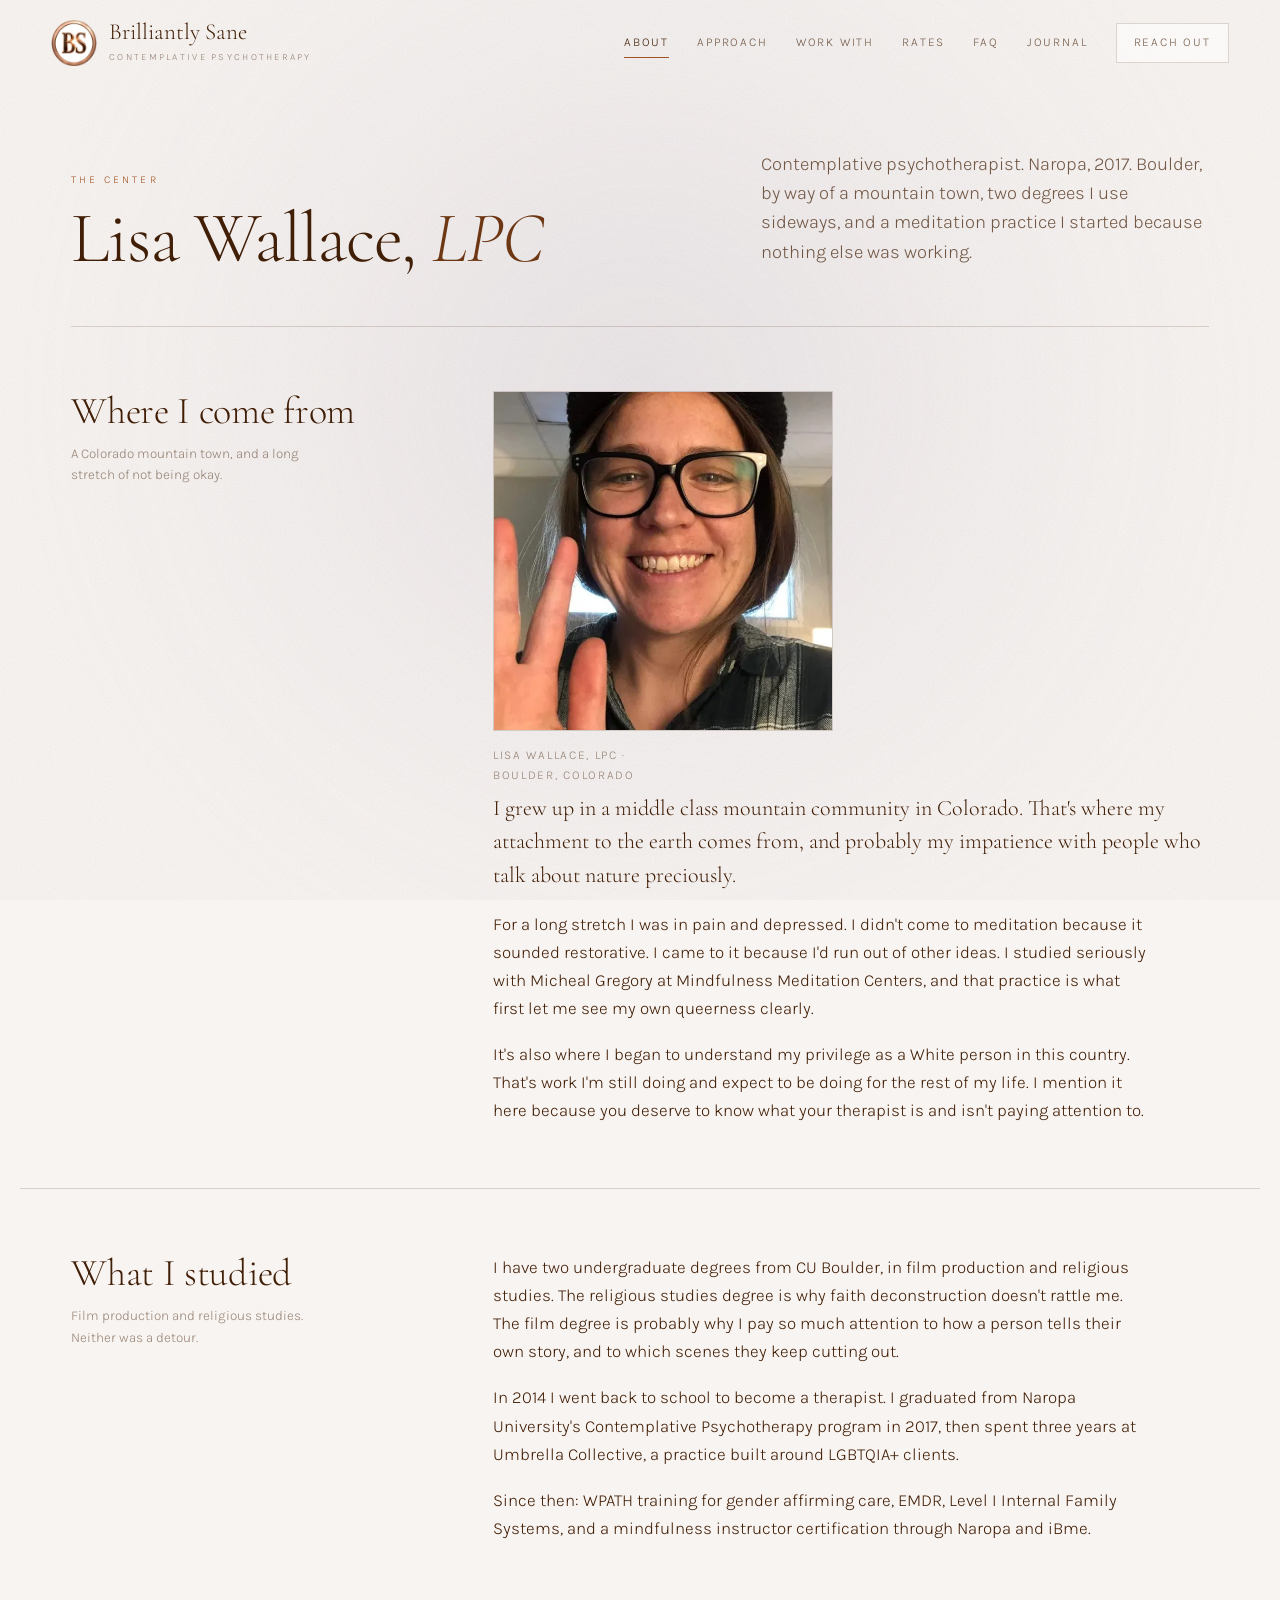
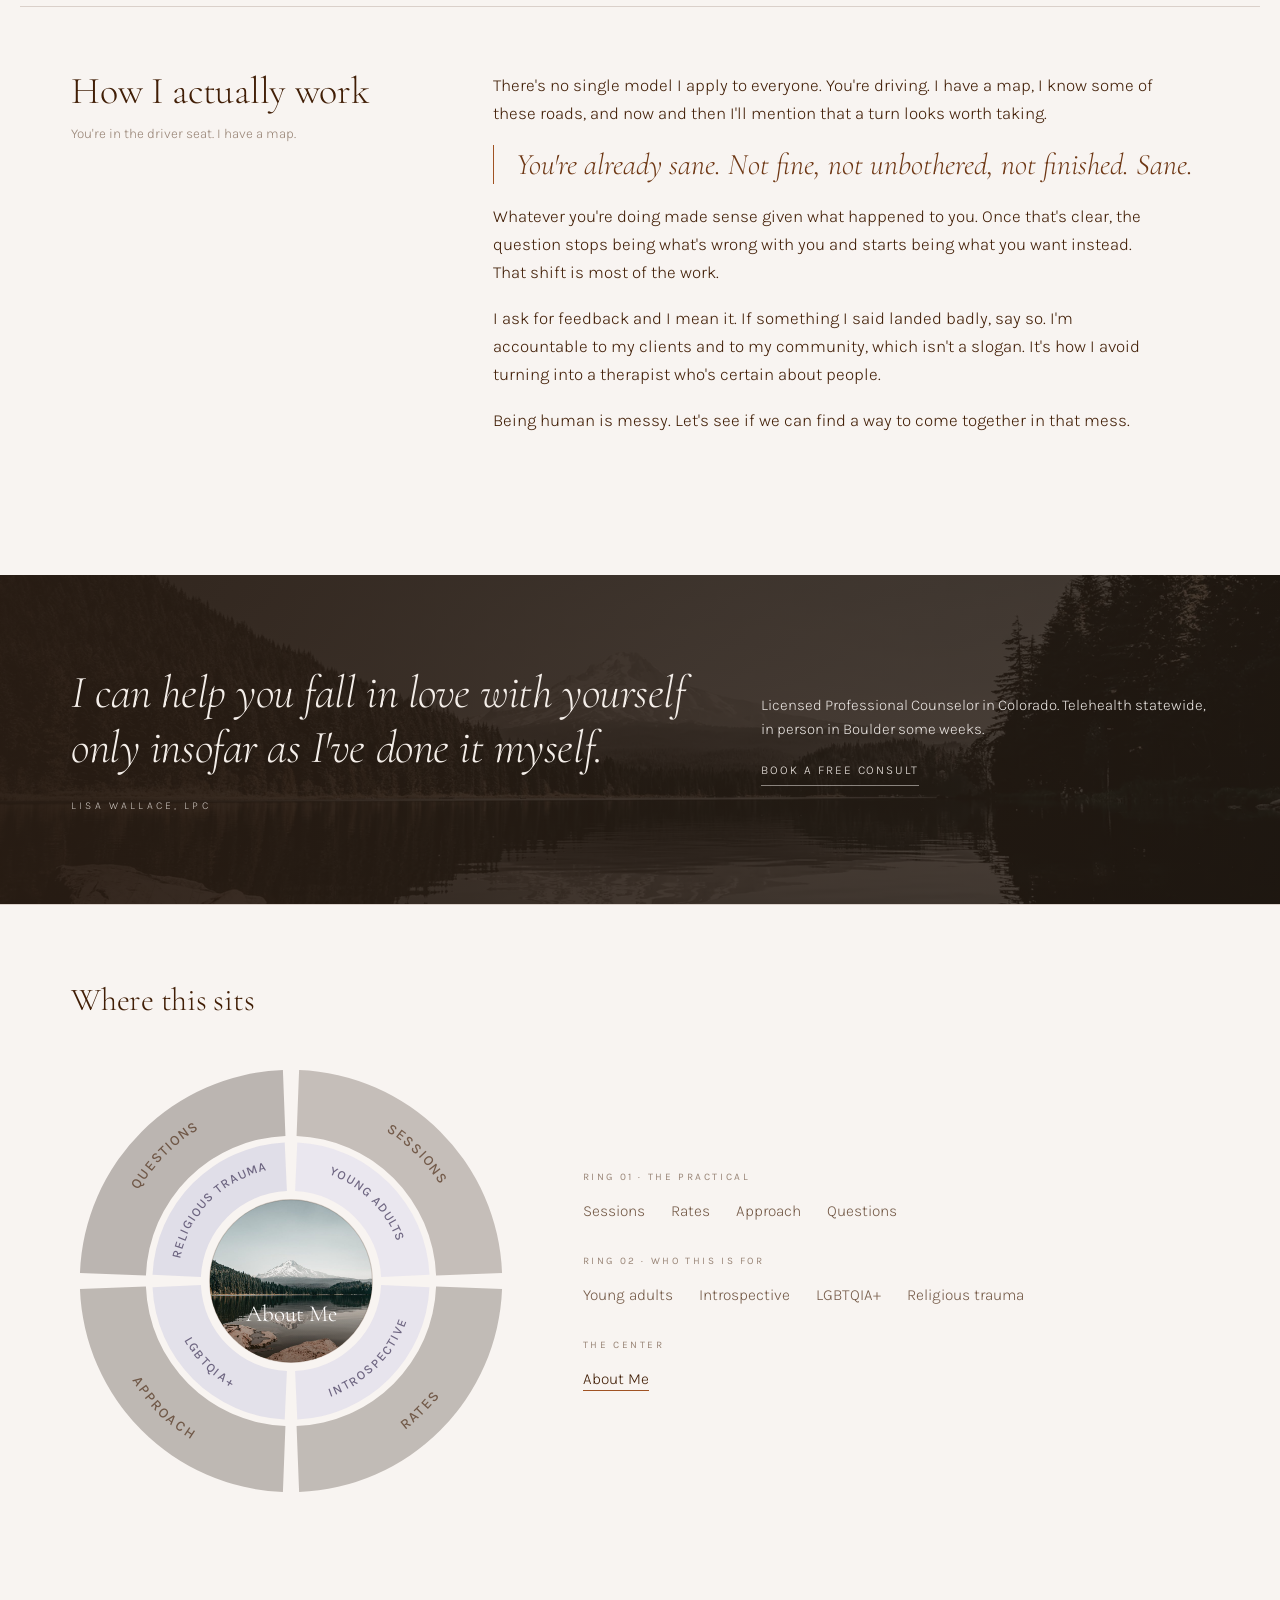
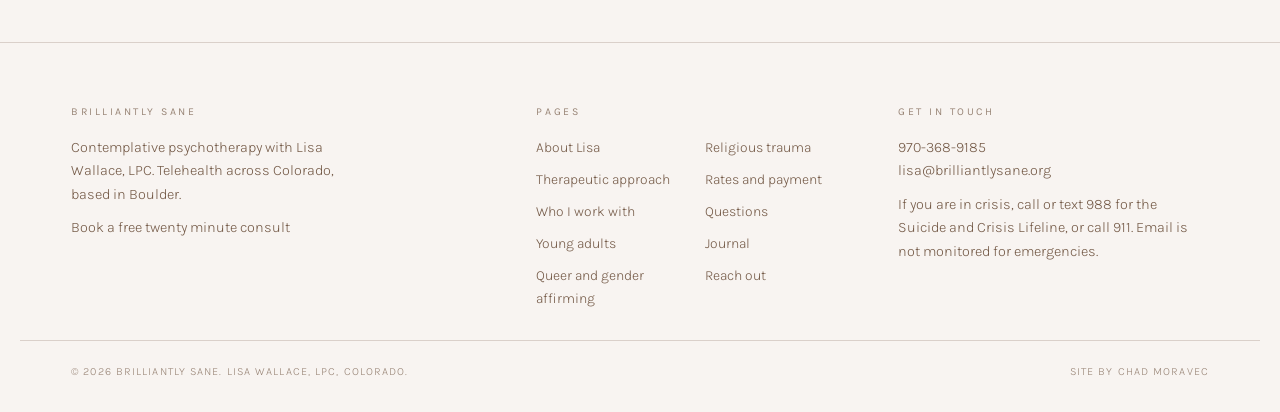
==== commit fffa2926: "Mobile pass and sitewide polish Homepage on phones: the wheel now comes straight after the headline " ====
--- a/about/index.html
+++ b/about/index.html
@@ -51,6 +51,7 @@
       <a href="../faq/">FAQ</a>
       <a href="../journal/">Journal</a>
       <a class="cta" href="../contact/">Reach out</a>
+      <p class="nav-foot"><a href="tel:+19703689185">970-368-9185</a><a href="mailto:lisa@brilliantlysane.org">lisa@brilliantlysane.org</a></p>
   </nav>
 </header>
 <main id="main">
@@ -100,13 +101,14 @@
     <h2 id="wayfind-h">Where this sits</h2>
     <div class="wayfind-in">
       <svg class="ringnav" viewBox="0 0 400 400" role="group" aria-label="Site map as concentric rings">
-        <a href="../contact/" class="nseg o" data-k="contact" aria-label="Sessions"><title>Sessions</title><path d="M207.37 8.14A192 192 0 0 1 391.86 192.63L331.90 194.93A132 132 0 0 0 205.07 68.10Z" fill="#63554D"/></a><a href="../rates/" class="nseg o" data-k="rates" aria-label="Rates"><title>Rates</title><path d="M391.86 207.37A192 192 0 0 1 207.37 391.86L205.07 331.90A132 132 0 0 0 331.90 205.07Z" fill="#5A4C44"/></a><a href="../approach/" class="nseg o" data-k="approach" aria-label="Approach"><title>Approach</title><path d="M192.63 391.86A192 192 0 0 1 8.14 207.37L68.10 205.07A132 132 0 0 0 194.93 331.90Z" fill="#51443C"/></a><a href="../faq/" class="nseg o" data-k="faq" aria-label="Questions"><title>Questions</title><path d="M8.14 192.63A192 192 0 0 1 192.63 8.14L194.93 68.10A132 132 0 0 0 68.10 194.93Z" fill="#483C35"/></a><a href="../young-adult-therapy/" class="nseg m" data-k="young-adult-therapy" aria-label="Young adults"><title>Young adults</title><path d="M205.72 74.13A126 126 0 0 1 325.87 194.28L281.92 196.28A82 82 0 0 0 203.72 118.08Z" fill="#CFCDE9"/></a><a href="../work-with/" class="nseg m" data-k="work-with" aria-label="Introspective"><title>Introspective</title><path d="M325.87 205.72A126 126 0 0 1 205.72 325.87L203.72 281.92A82 82 0 0 0 281.92 203.72Z" fill="#C6C4E4"/></a><a href="../lgbtqia-therapy/" class="nseg m" data-k="lgbtqia-therapy" aria-label="LGBTQIA+"><title>LGBTQIA+</title><path d="M194.28 325.87A126 126 0 0 1 74.13 205.72L118.08 203.72A82 82 0 0 0 196.28 281.92Z" fill="#BDBBDD"/></a><a href="../religious-trauma-therapy/" class="nseg m" data-k="religious-trauma-therapy" aria-label="Religious trauma"><title>Religious trauma</title><path d="M74.13 194.28A126 126 0 0 1 194.28 74.13L196.28 118.08A82 82 0 0 0 118.08 196.28Z" fill="#B4B2D6"/></a>
-        <a href="../about/" class="nseg c on" data-k="about" aria-label="Lisa"><title>Lisa</title><circle cx="200" cy="200" r="74" fill="#EDE7E1"/><image href="../assets/img/center-peak.jpg" x="126" y="126" width="148" height="148" clip-path="circle(74px at 74px 74px)" preserveAspectRatio="xMidYMid slice"/><circle cx="200" cy="200" r="74" fill="none" stroke="rgba(65,30,6,.18)"/></a>
+        <defs><linearGradient id="wfVeil" x1="0" y1="0" x2="0" y2="1"><stop offset=".45" stop-color="#411E06" stop-opacity="0"/><stop offset="1" stop-color="#321604" stop-opacity=".78"/></linearGradient></defs>
+        <a href="../contact/" class="nseg o" data-k="contact" aria-label="Sessions"><title>Sessions</title><path d="M207.37 8.14A192 192 0 0 1 391.86 192.63L331.90 194.93A132 132 0 0 0 205.07 68.10Z" fill="#63554D"/><path id="wf-o0" d="M206.37 34.12A166.0 166.0 0 0 1 365.88 193.63" fill="none"/><text class="nlbl" font-size="13" text-anchor="middle" dy="0.34em"><textPath href="#wf-o0" startOffset="50%">Sessions</textPath></text></a><a href="../rates/" class="nseg o" data-k="rates" aria-label="Rates"><title>Rates</title><path d="M391.86 207.37A192 192 0 0 1 207.37 391.86L205.07 331.90A132 132 0 0 0 331.90 205.07Z" fill="#5A4C44"/><path id="wf-o1" d="M206.37 365.88A166.0 166.0 0 0 0 365.88 206.37" fill="none"/><text class="nlbl" font-size="13" text-anchor="middle" dy="0.34em"><textPath href="#wf-o1" startOffset="50%">Rates</textPath></text></a><a href="../approach/" class="nseg o" data-k="approach" aria-label="Approach"><title>Approach</title><path d="M192.63 391.86A192 192 0 0 1 8.14 207.37L68.10 205.07A132 132 0 0 0 194.93 331.90Z" fill="#51443C"/><path id="wf-o2" d="M34.12 206.37A166.0 166.0 0 0 0 193.63 365.88" fill="none"/><text class="nlbl" font-size="13" text-anchor="middle" dy="0.34em"><textPath href="#wf-o2" startOffset="50%">Approach</textPath></text></a><a href="../faq/" class="nseg o" data-k="faq" aria-label="Questions"><title>Questions</title><path d="M8.14 192.63A192 192 0 0 1 192.63 8.14L194.93 68.10A132 132 0 0 0 68.10 194.93Z" fill="#483C35"/><path id="wf-o3" d="M34.12 193.63A166.0 166.0 0 0 1 193.63 34.12" fill="none"/><text class="nlbl" font-size="13" text-anchor="middle" dy="0.34em"><textPath href="#wf-o3" startOffset="50%">Questions</textPath></text></a><a href="../young-adult-therapy/" class="nseg m" data-k="young-adult-therapy" aria-label="Young adults"><title>Young adults</title><path d="M205.72 74.13A126 126 0 0 1 325.87 194.28L281.92 196.28A82 82 0 0 0 203.72 118.08Z" fill="#CFCDE9"/><path id="wf-m0" d="M204.85 93.11A107.0 107.0 0 0 1 306.89 195.15" fill="none"/><text class="nlbl" font-size="11.5" text-anchor="middle" dy="0.34em"><textPath href="#wf-m0" startOffset="50%">Young adults</textPath></text></a><a href="../work-with/" class="nseg m" data-k="work-with" aria-label="Introspective"><title>Introspective</title><path d="M325.87 205.72A126 126 0 0 1 205.72 325.87L203.72 281.92A82 82 0 0 0 281.92 203.72Z" fill="#C6C4E4"/><path id="wf-m1" d="M204.85 306.89A107.0 107.0 0 0 0 306.89 204.85" fill="none"/><text class="nlbl" font-size="11.5" text-anchor="middle" dy="0.34em"><textPath href="#wf-m1" startOffset="50%">Introspective</textPath></text></a><a href="../lgbtqia-therapy/" class="nseg m" data-k="lgbtqia-therapy" aria-label="LGBTQIA+"><title>LGBTQIA+</title><path d="M194.28 325.87A126 126 0 0 1 74.13 205.72L118.08 203.72A82 82 0 0 0 196.28 281.92Z" fill="#BDBBDD"/><path id="wf-m2" d="M93.11 204.85A107.0 107.0 0 0 0 195.15 306.89" fill="none"/><text class="nlbl" font-size="11.5" text-anchor="middle" dy="0.34em"><textPath href="#wf-m2" startOffset="50%">LGBTQIA+</textPath></text></a><a href="../religious-trauma-therapy/" class="nseg m" data-k="religious-trauma-therapy" aria-label="Religious trauma"><title>Religious trauma</title><path d="M74.13 194.28A126 126 0 0 1 194.28 74.13L196.28 118.08A82 82 0 0 0 118.08 196.28Z" fill="#B4B2D6"/><path id="wf-m3" d="M93.11 195.15A107.0 107.0 0 0 1 195.15 93.11" fill="none"/><text class="nlbl" font-size="11.5" text-anchor="middle" dy="0.34em"><textPath href="#wf-m3" startOffset="50%">Religious trauma</textPath></text></a>
+        <a href="../about/" class="nseg c on" data-k="about" aria-label="About Me"><title>About Me</title><circle cx="200" cy="200" r="74" fill="#EDE7E1"/><image href="../assets/img/center-peak.jpg" x="126" y="126" width="148" height="148" clip-path="circle(74px at 74px 74px)" preserveAspectRatio="xMidYMid slice"/><circle class="cveil" cx="200" cy="200" r="74" fill="url(#wfVeil)"/><text class="clbl" x="200" y="236" text-anchor="middle">About Me</text><circle cx="200" cy="200" r="74" fill="none" stroke="rgba(65,30,6,.18)"/></a>
       </svg>
       <div class="wlist">
         <div class="wgroup"><h3>Ring 01 &middot; The Practical</h3><ul><li><a href="../contact/" data-k="contact">Sessions</a></li><li><a href="../rates/" data-k="rates">Rates</a></li><li><a href="../approach/" data-k="approach">Approach</a></li><li><a href="../faq/" data-k="faq">Questions</a></li></ul></div>
         <div class="wgroup"><h3>Ring 02 &middot; Who This Is For</h3><ul><li><a href="../young-adult-therapy/" data-k="young-adult-therapy">Young adults</a></li><li><a href="../work-with/" data-k="work-with">Introspective</a></li><li><a href="../lgbtqia-therapy/" data-k="lgbtqia-therapy">LGBTQIA+</a></li><li><a href="../religious-trauma-therapy/" data-k="religious-trauma-therapy">Religious trauma</a></li></ul></div>
-        <div class="wgroup"><h3>The Center</h3><ul><li><a href="../about/" data-k="about" aria-current="page">Lisa</a></li></ul></div>
+        <div class="wgroup"><h3>The Center</h3><ul><li><a href="../about/" data-k="about" aria-current="page">About Me</a></li></ul></div>
       </div>
     </div>
   </div>
--- a/assets/site.css
+++ b/assets/site.css
@@ -142,6 +142,7 @@
   padding:26px 0;text-decoration:none;transition:background .35s var(--ease),padding .35s var(--ease)}
 .index-list a:hover{background:rgba(255,255,255,.5);padding-left:14px;padding-right:14px}
 .index-list .meta{font-size:11px;letter-spacing:.2em;text-transform:uppercase;color:var(--ink-50)}
+.index-list .meta .sep{display:block}
 .index-list h3{font-family:var(--serif);font-weight:400;font-size:clamp(22px,2.6vw,30px);line-height:1.14;margin:0 0 7px}
 .index-list p{margin:0;font-size:15px;line-height:1.6;color:var(--ink-70);max-width:62ch}
 .index-list a:hover h3{color:var(--copper-deep)}
@@ -185,7 +186,7 @@
 /* ---------- portrait figure ---------- */
 .portrait-fig{margin:0 0 6px}
 .portrait-fig img{width:100%;max-width:340px;border:1px solid var(--rule)}
-.portrait-fig figcaption{font-size:12px;letter-spacing:.14em;text-transform:uppercase;color:var(--ink-50);
+.portrait-fig figcaption{text-wrap:balance;font-size:12px;letter-spacing:.14em;text-transform:uppercase;color:var(--ink-50);
   margin-top:14px;max-width:34ch;line-height:1.7}
 @media (max-width:1000px){
   .portrait-fig img{max-width:300px}
@@ -247,20 +248,44 @@
 @media (max-width:980px){
   .site-nav{position:fixed;inset:0;z-index:60;background:var(--cream);
     flex-direction:column;align-items:flex-start;justify-content:center;gap:4px;
-    padding:28px var(--gut);transform:translateY(-100%);transition:transform .45s var(--ease);
+    padding:28px var(--gut);transform:translateY(-100%);visibility:hidden;
+    transition:transform .45s var(--ease),visibility 0s linear .45s;
     overflow-y:auto;overscroll-behavior:contain}
-  .site-nav.open{transform:translateY(0)}
+  /* hidden, not just slid away, so its links stay out of the tab order */
+  .site-nav.open{transform:translateY(0);visibility:visible;transition:transform .45s var(--ease)}
   .site-nav a{font-size:20px;letter-spacing:.04em;text-transform:none;font-family:var(--serif);
     padding:13px 0;width:100%;border-bottom:1px solid var(--rule)}
   .site-nav a::after{display:none}
   .site-nav .cta{border:0;padding:13px 0;background:none}
   .site-nav .cta:hover{background:none;color:var(--copper-deep)}
   .menu-btn{display:block;position:relative;z-index:70}
-}
+  /* the open menu keeps the logo, lets the links rise in, and ends on the
+     consult and a direct line, with the rings faint behind it all */
+  .site-head .brand{position:relative;z-index:70}
+  .site-nav::after{content:"";position:absolute;right:-34vw;bottom:-28vw;width:92vw;height:92vw;z-index:-1;
+    background:url(img/rings-motif.svg) no-repeat center/contain;opacity:.09;pointer-events:none}
+  .site-nav{isolation:isolate}
+  .site-nav.open>*{animation:navIn .6s var(--ease) backwards}
+  .site-nav.open>:nth-child(2){animation-delay:.04s}
+  .site-nav.open>:nth-child(3){animation-delay:.08s}
+  .site-nav.open>:nth-child(4){animation-delay:.12s}
+  .site-nav.open>:nth-child(5){animation-delay:.16s}
+  .site-nav.open>:nth-child(6){animation-delay:.2s}
+  .site-nav.open>:nth-child(7){animation-delay:.26s}
+  .site-nav.open>:nth-child(8){animation-delay:.32s}
+  .site-nav .cta,.site-nav .cta:hover{margin-top:26px;padding:16px 0;text-align:center;border:0;background:var(--ink);color:var(--cream);
+    font-family:var(--sans);font-size:12px;letter-spacing:.22em;text-transform:uppercase}
+  .site-nav .nav-foot{display:flex;flex-wrap:wrap;gap:6px 22px;margin:20px 0 0}
+  .site-nav .nav-foot a{width:auto;border:0;padding:4px 0;font-family:var(--sans);font-size:14px;letter-spacing:0;color:var(--ink-70)}
+}
+@keyframes navIn{from{opacity:0;transform:translateY(14px)}}
+.nav-foot{display:none}
 @media (max-width:760px){
   body{font-size:16.5px}
   .rows li,.index-list a{grid-template-columns:1fr;gap:8px}
   .index-list a:hover{padding-left:0;padding-right:0;background:none}
+  .index-list .meta .sep{display:inline}
+  .index-list .meta .sep::before{content:" \00b7  "}
   .site-foot .inner{grid-template-columns:1fr;gap:28px}
   .foot-links{columns:2}
   .legal{flex-direction:column;gap:14px}
@@ -293,7 +318,15 @@
 .ringnav{width:100%;max-width:440px;height:auto;display:block;justify-self:start;overflow:visible}
 .nseg{cursor:pointer}
 .nseg path,.nseg circle,.nseg image{transition:opacity .4s var(--ease),transform .4s var(--ease)}
-.nseg path{fill-opacity:.26}
+.nseg path{fill-opacity:.34}
+.nlbl{font-family:var(--sans);font-weight:500;letter-spacing:.12em;text-transform:uppercase;pointer-events:none;
+  transition:fill .4s var(--ease)}
+.nseg.o .nlbl{fill:rgba(65,30,6,.62)}
+.nseg.m .nlbl{fill:rgba(62,52,87,.72)}
+.nseg.o.on .nlbl,.nseg.o:hover .nlbl,.nseg.o.hot .nlbl{fill:#F3ECE6}
+.nseg.m.on .nlbl,.nseg.m:hover .nlbl,.nseg.m.hot .nlbl{fill:#3E3457}
+.clbl{font-family:var(--serif);font-size:21px;fill:#fff;pointer-events:none}
+.nseg.c .cveil{opacity:.75}
 .nseg.on path{fill-opacity:1}
 .nseg:hover path,.nseg:focus-visible path,.nseg.hot path{fill-opacity:.8}
 .nseg.on:hover path{fill-opacity:1}
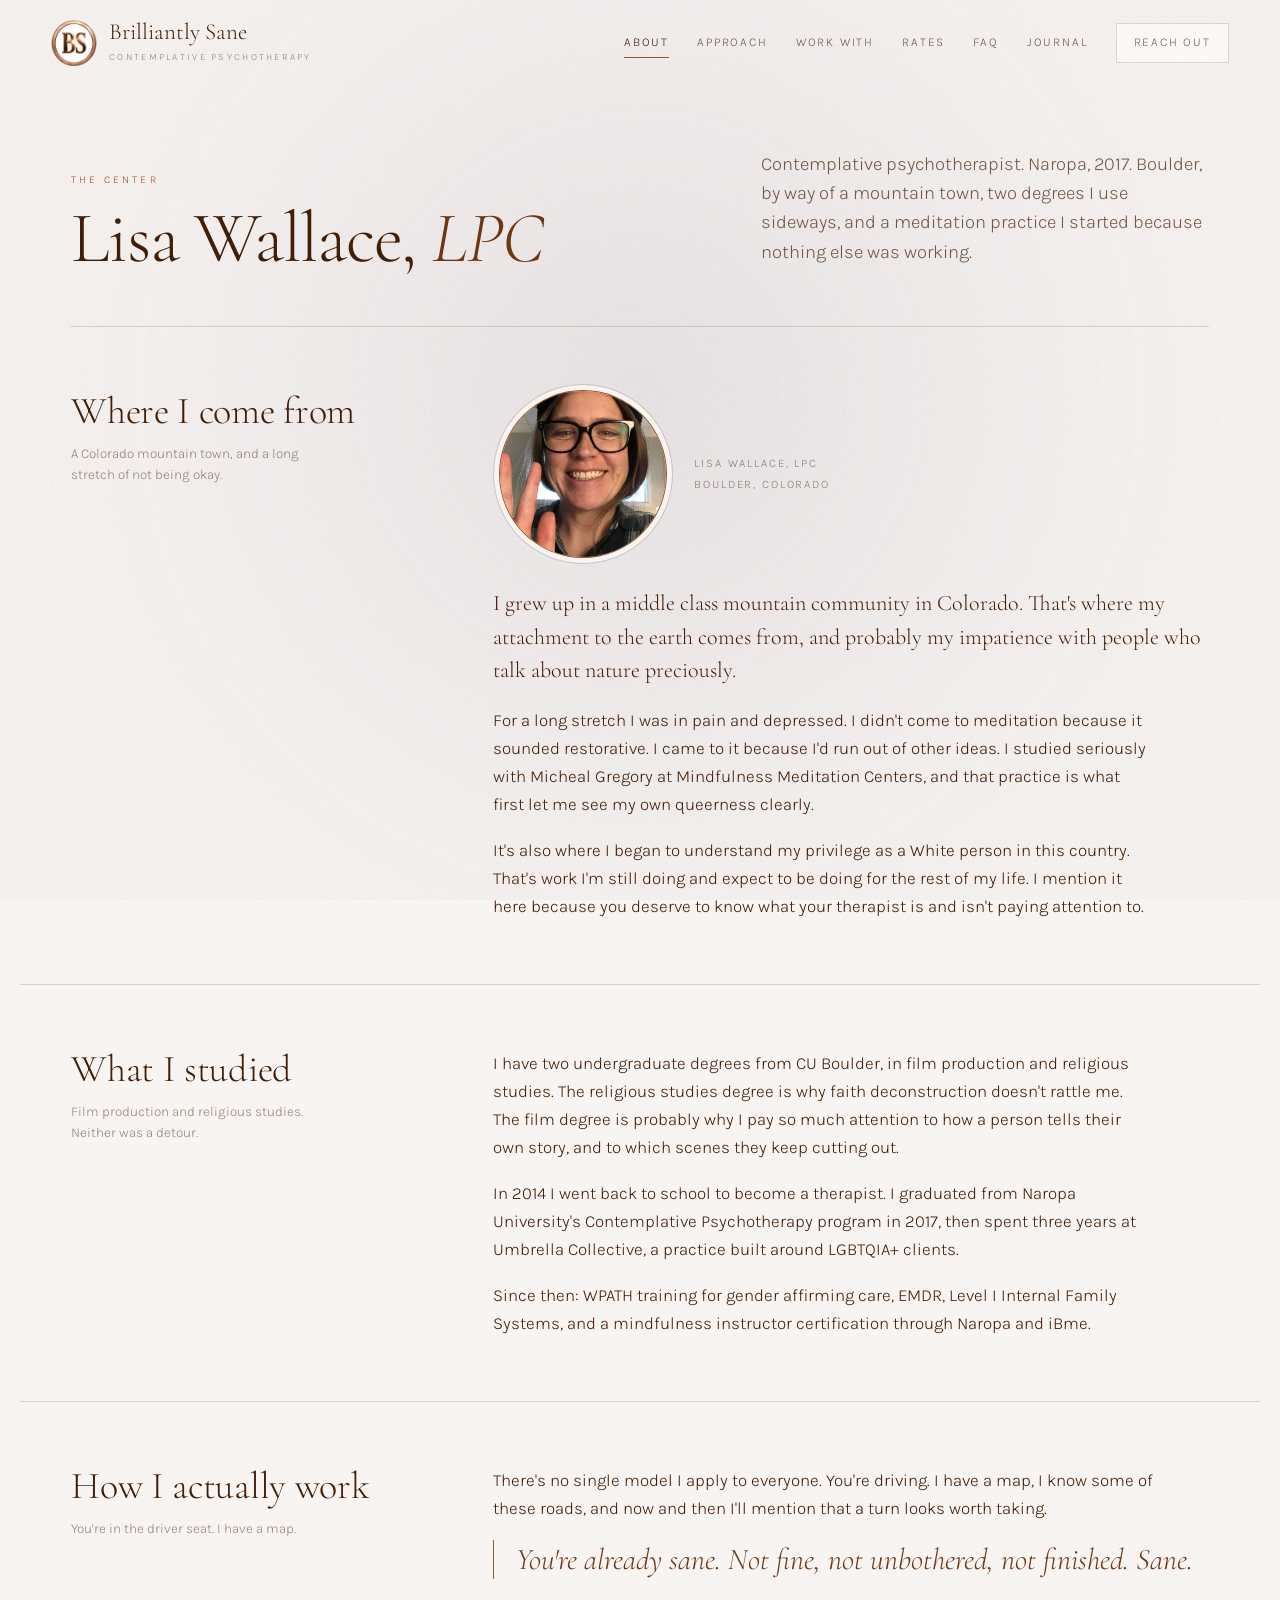
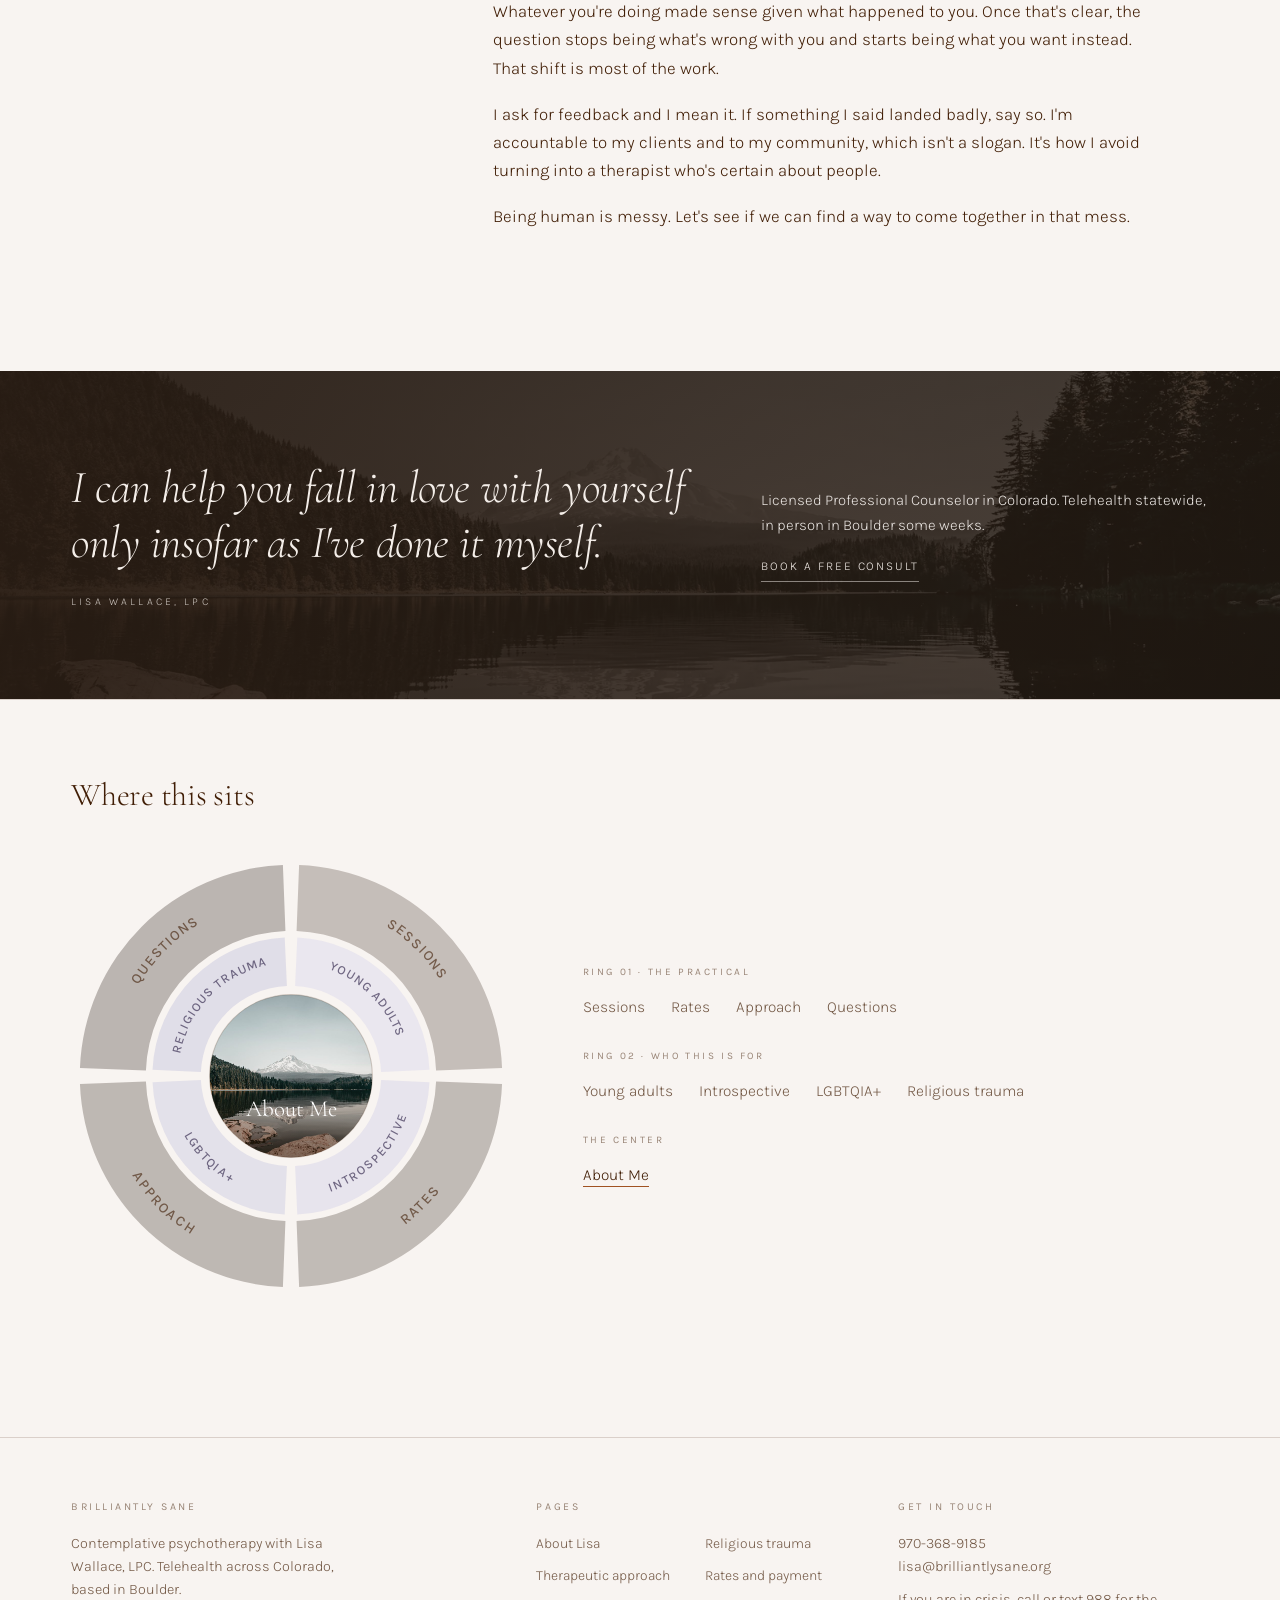
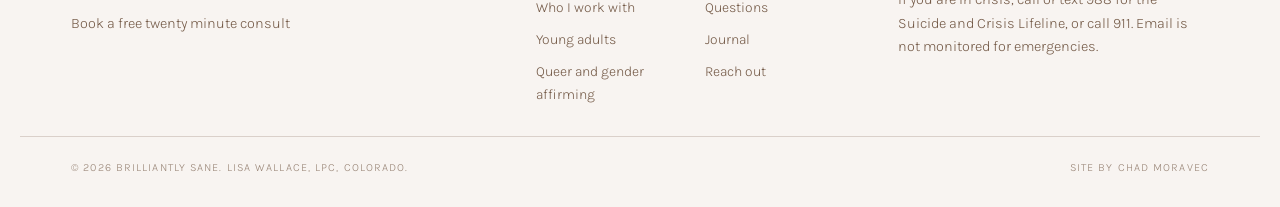
==== commit bd2c764d: "Quieter About portrait, full-bleed center scene on phones About: the portrait was a large square at " ====
--- a/about/index.html
+++ b/about/index.html
@@ -68,7 +68,7 @@
   <div class="prose"><figure class="portrait-fig">
   <picture><source srcset="../assets/img/lisa.webp" type="image/webp">
   <img src="../assets/img/lisa.jpg" width="640" height="640" alt="Lisa Wallace smiling in a knit cap and dark glasses, one hand raised in a wave."></picture>
-  <figcaption>Lisa Wallace, LPC &middot; Boulder, Colorado</figcaption>
+  <figcaption>Lisa Wallace, LPC<br>Boulder, Colorado</figcaption>
 </figure>
 <p class="lead">I grew up in a middle class mountain community in Colorado. That's where my attachment to the earth comes from, and probably my impatience with people who talk about nature preciously.</p>
 <p>For a long stretch I was in pain and depressed. I didn't come to meditation because it sounded restorative. I came to it because I'd run out of other ideas. I studied seriously with Micheal Gregory at Mindfulness Meditation Centers, and that practice is what first let me see my own queerness clearly.</p>
--- a/assets/site.css
+++ b/assets/site.css
@@ -183,17 +183,15 @@
   background:linear-gradient(104deg,rgba(42,29,20,.93) 0%,rgba(42,29,20,.80) 52%,rgba(42,29,20,.70) 100%)}
 .band.has-img .motif{opacity:.13}
 
-/* ---------- portrait figure ---------- */
-.portrait-fig{margin:0 0 6px}
-.portrait-fig img{width:100%;max-width:340px;border:1px solid var(--rule)}
-.portrait-fig figcaption{text-wrap:balance;font-size:12px;letter-spacing:.14em;text-transform:uppercase;color:var(--ink-50);
-  margin-top:14px;max-width:34ch;line-height:1.7}
-@media (max-width:1000px){
-  .portrait-fig img{max-width:300px}
-}
-@media (max-width:760px){
-  .portrait-fig img{max-width:100%}
-}
+/* ---------- portrait figure ----------
+   Small and round, ringed in copper like the logo, with the caption set
+   beside it. Present without being the loudest thing on the page. */
+.portrait-fig{display:flex;align-items:center;gap:clamp(18px,3vw,28px);margin:0 0 clamp(22px,3vw,30px)}
+.portrait-fig picture{flex:none;margin-left:7px}
+.portrait-fig img{display:block;width:clamp(116px,13vw,168px);height:auto;aspect-ratio:1;object-fit:cover;border-radius:50%;
+  border:0;box-shadow:0 0 0 1px var(--copper),0 0 0 6px var(--cream),0 0 0 7px var(--rule);filter:saturate(.9)}
+.portrait-fig figcaption{text-wrap:balance;font-size:11.5px;letter-spacing:.16em;text-transform:uppercase;color:var(--ink-50);
+  margin:0;max-width:22ch;line-height:1.8}
 
 /* ---------- forms ---------- */
 .form{display:grid;gap:22px;max-width:620px}
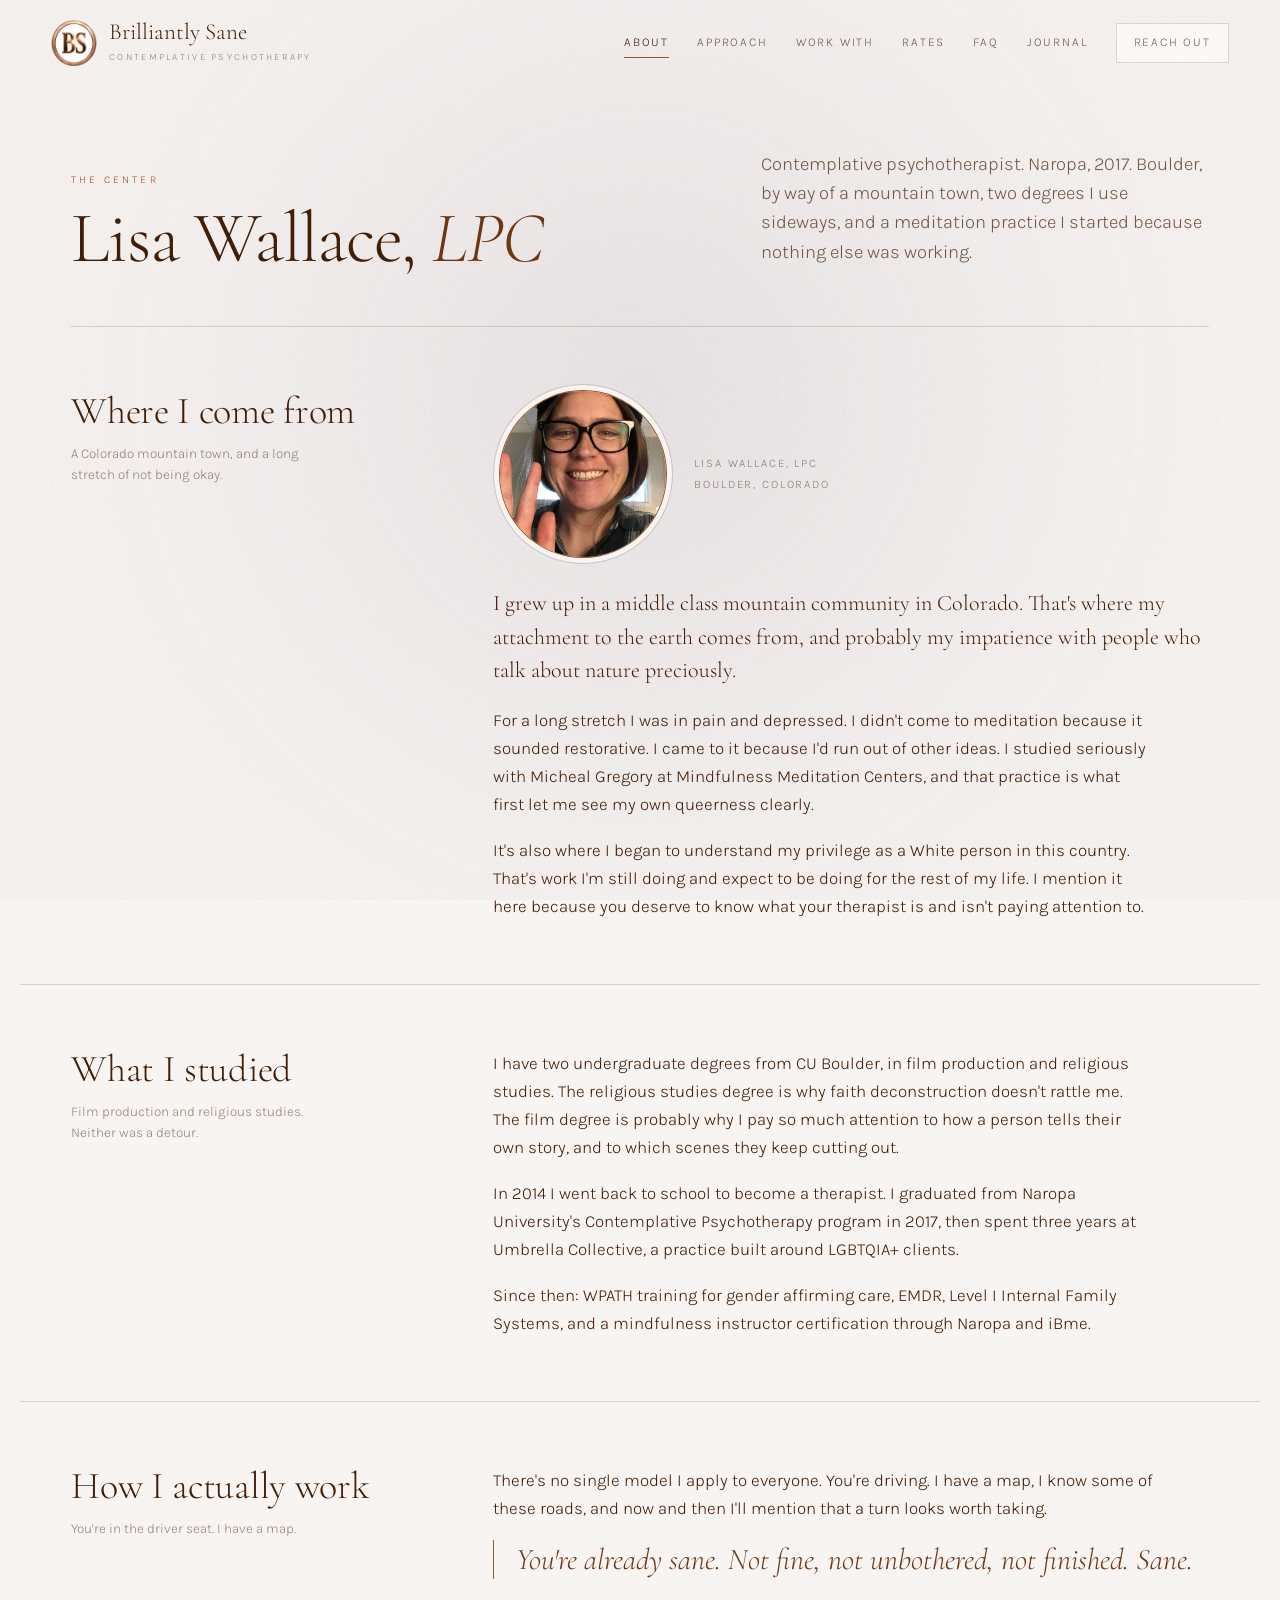
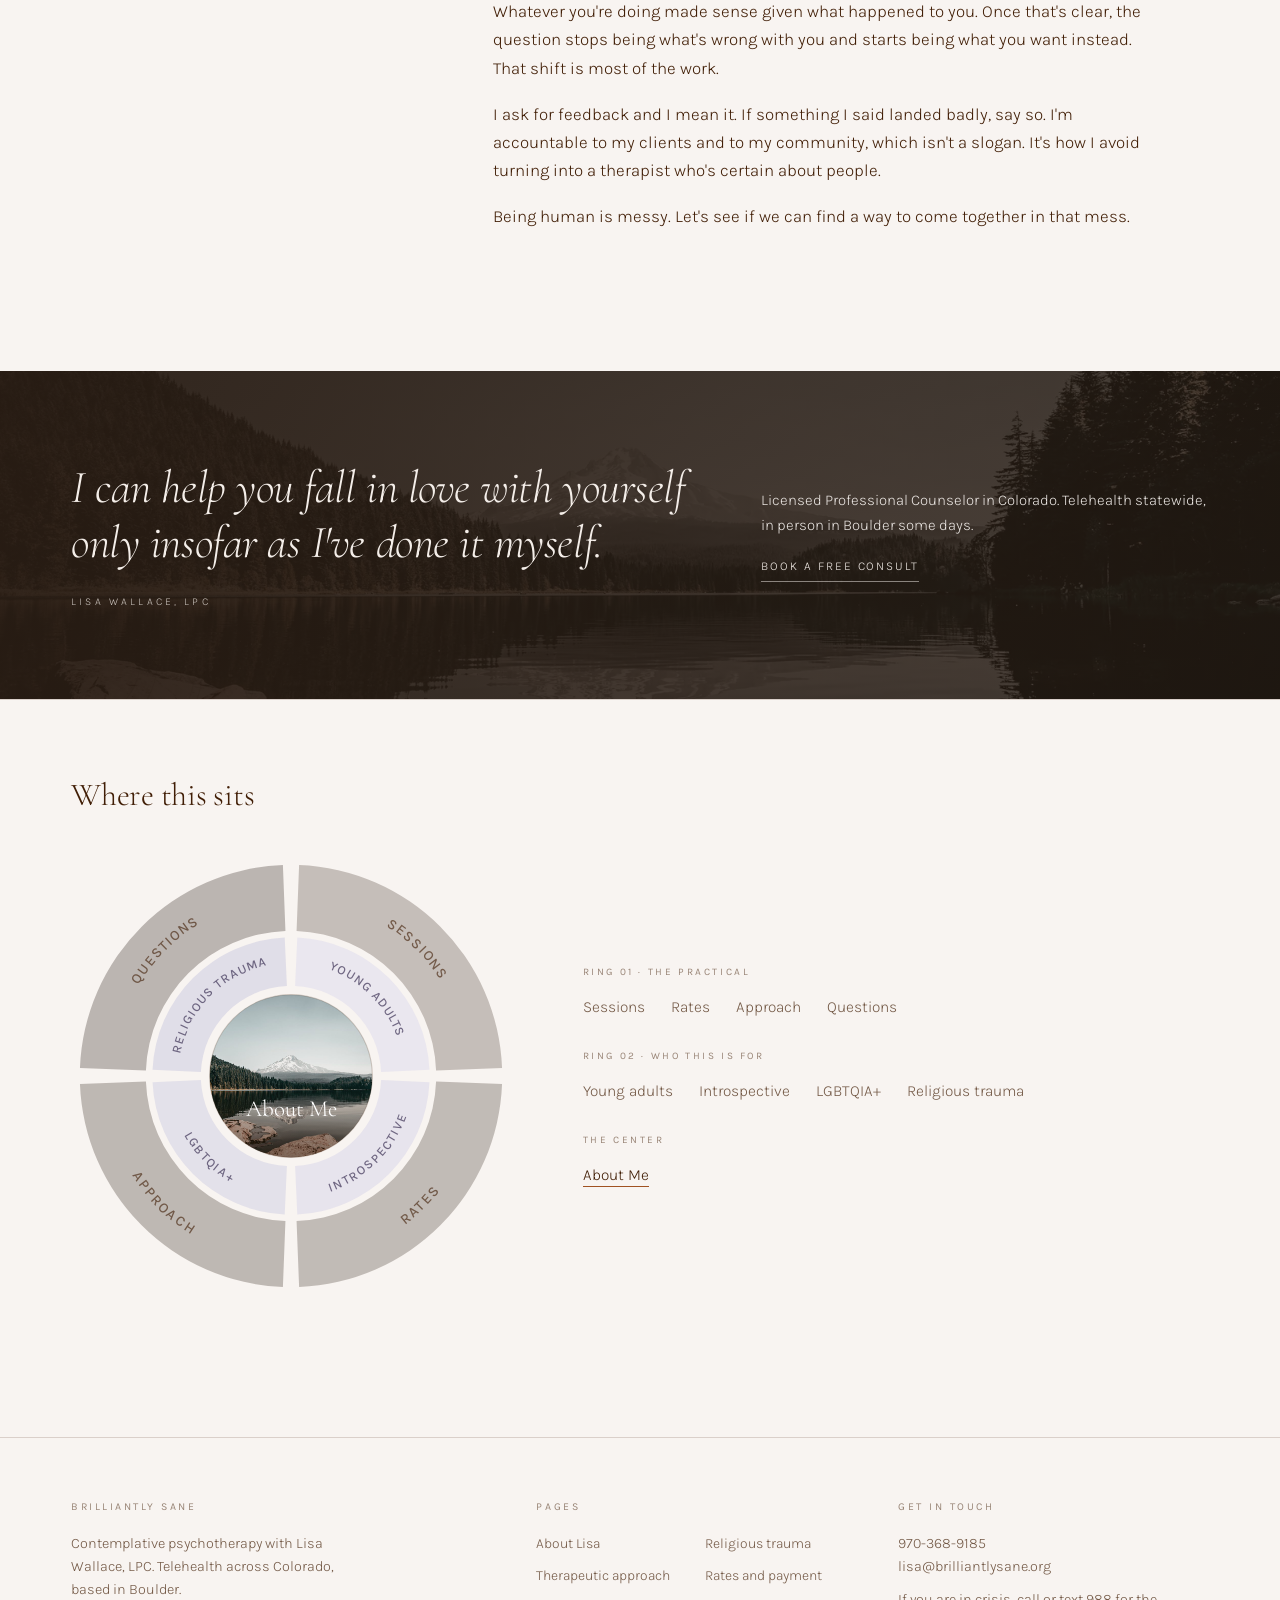
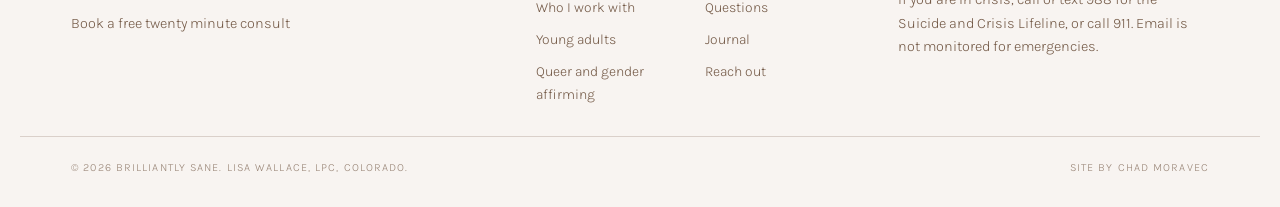
==== commit 97d58feb: "Regenerated pages for Lisa's first notes" ====
--- a/about/index.html
+++ b/about/index.html
@@ -93,7 +93,7 @@
   <div class="motif-layer"><img class="motif" src="../assets/img/rings-motif.svg" alt="" aria-hidden="true" width="400" height="400"></div>
   <div class="inner">
     <div><blockquote>I can help you fall in love with yourself only insofar as I've done it myself.</blockquote><p class="by">Lisa Wallace, LPC</p></div>
-    <div class="side"><p>Licensed Professional Counselor in Colorado. Telehealth statewide, in person in Boulder some weeks.</p><p><a class="tlink" href="../contact/">Book a free consult</a></p></div>
+    <div class="side"><p>Licensed Professional Counselor in Colorado. Telehealth statewide, in person in Boulder some days.</p><p><a class="tlink" href="../contact/">Book a free consult</a></p></div>
   </div>
 </section>
 <section class="wayfind" aria-labelledby="wayfind-h">
